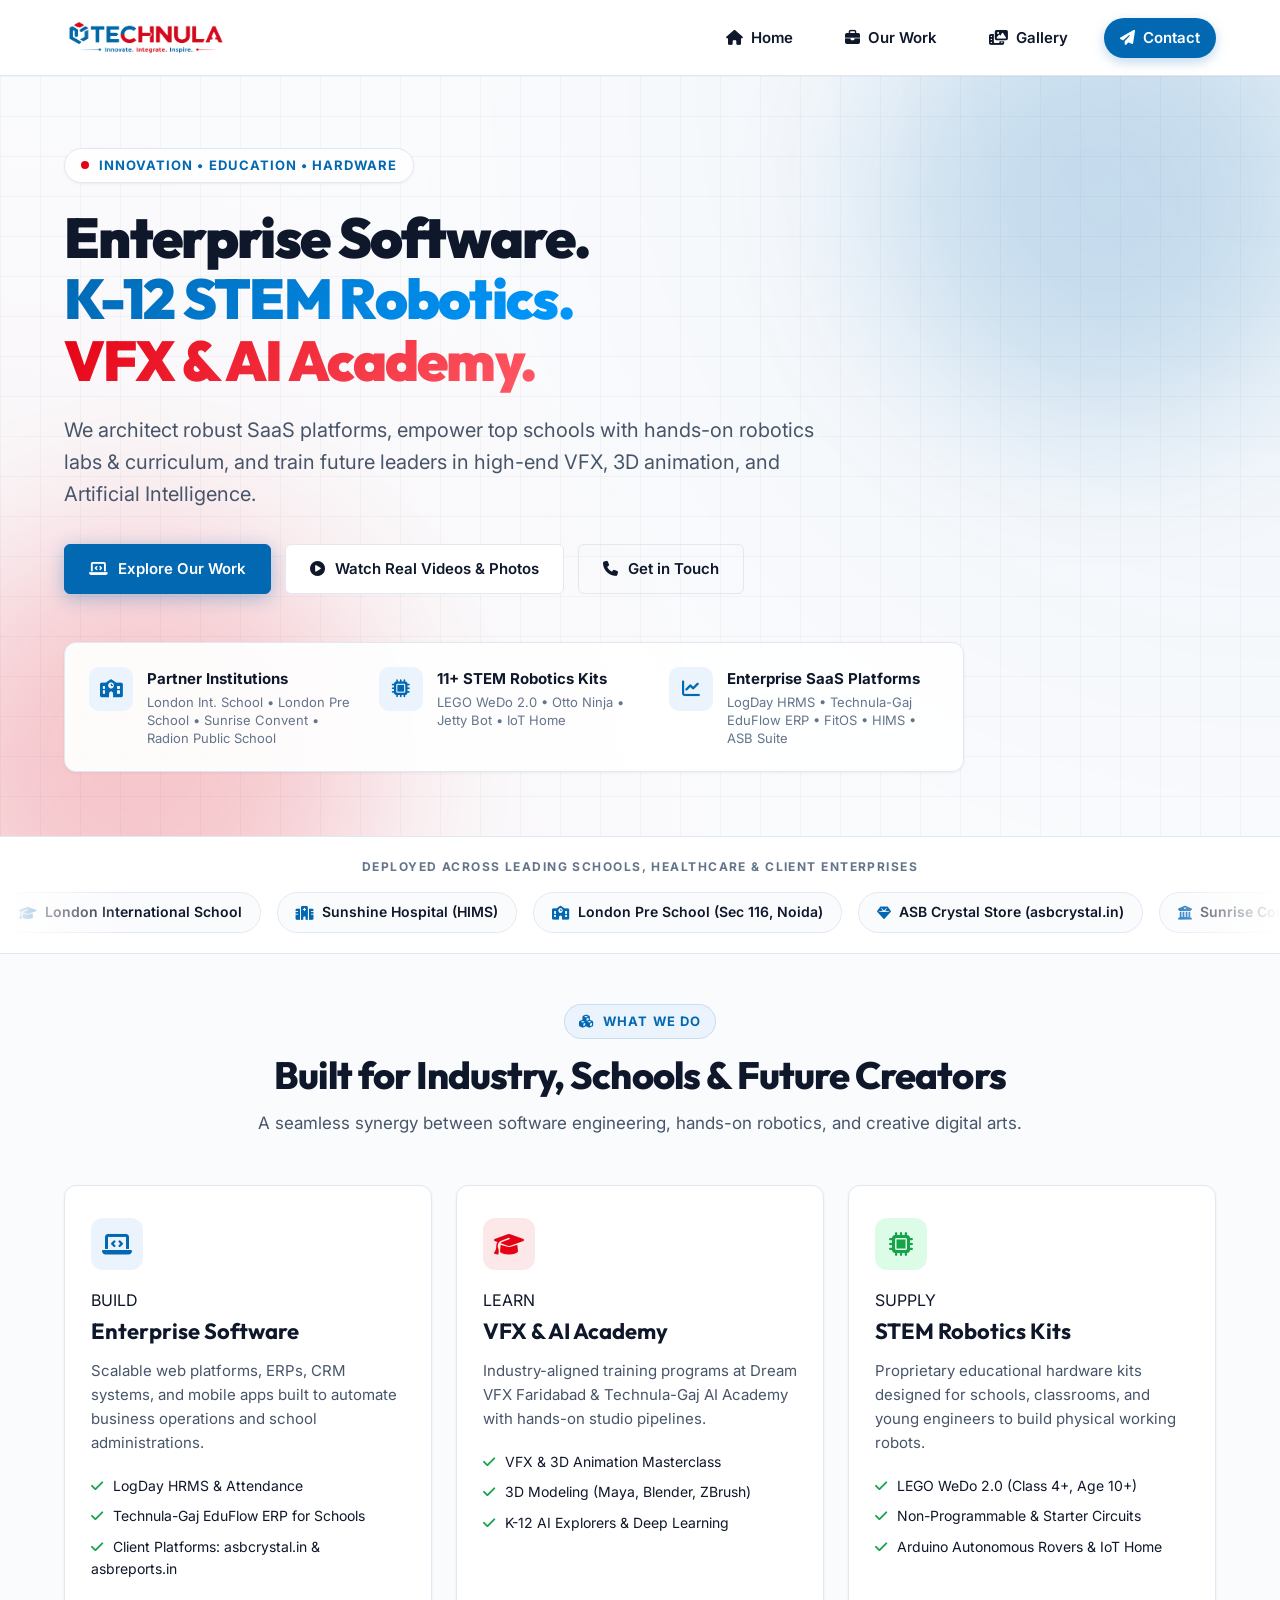
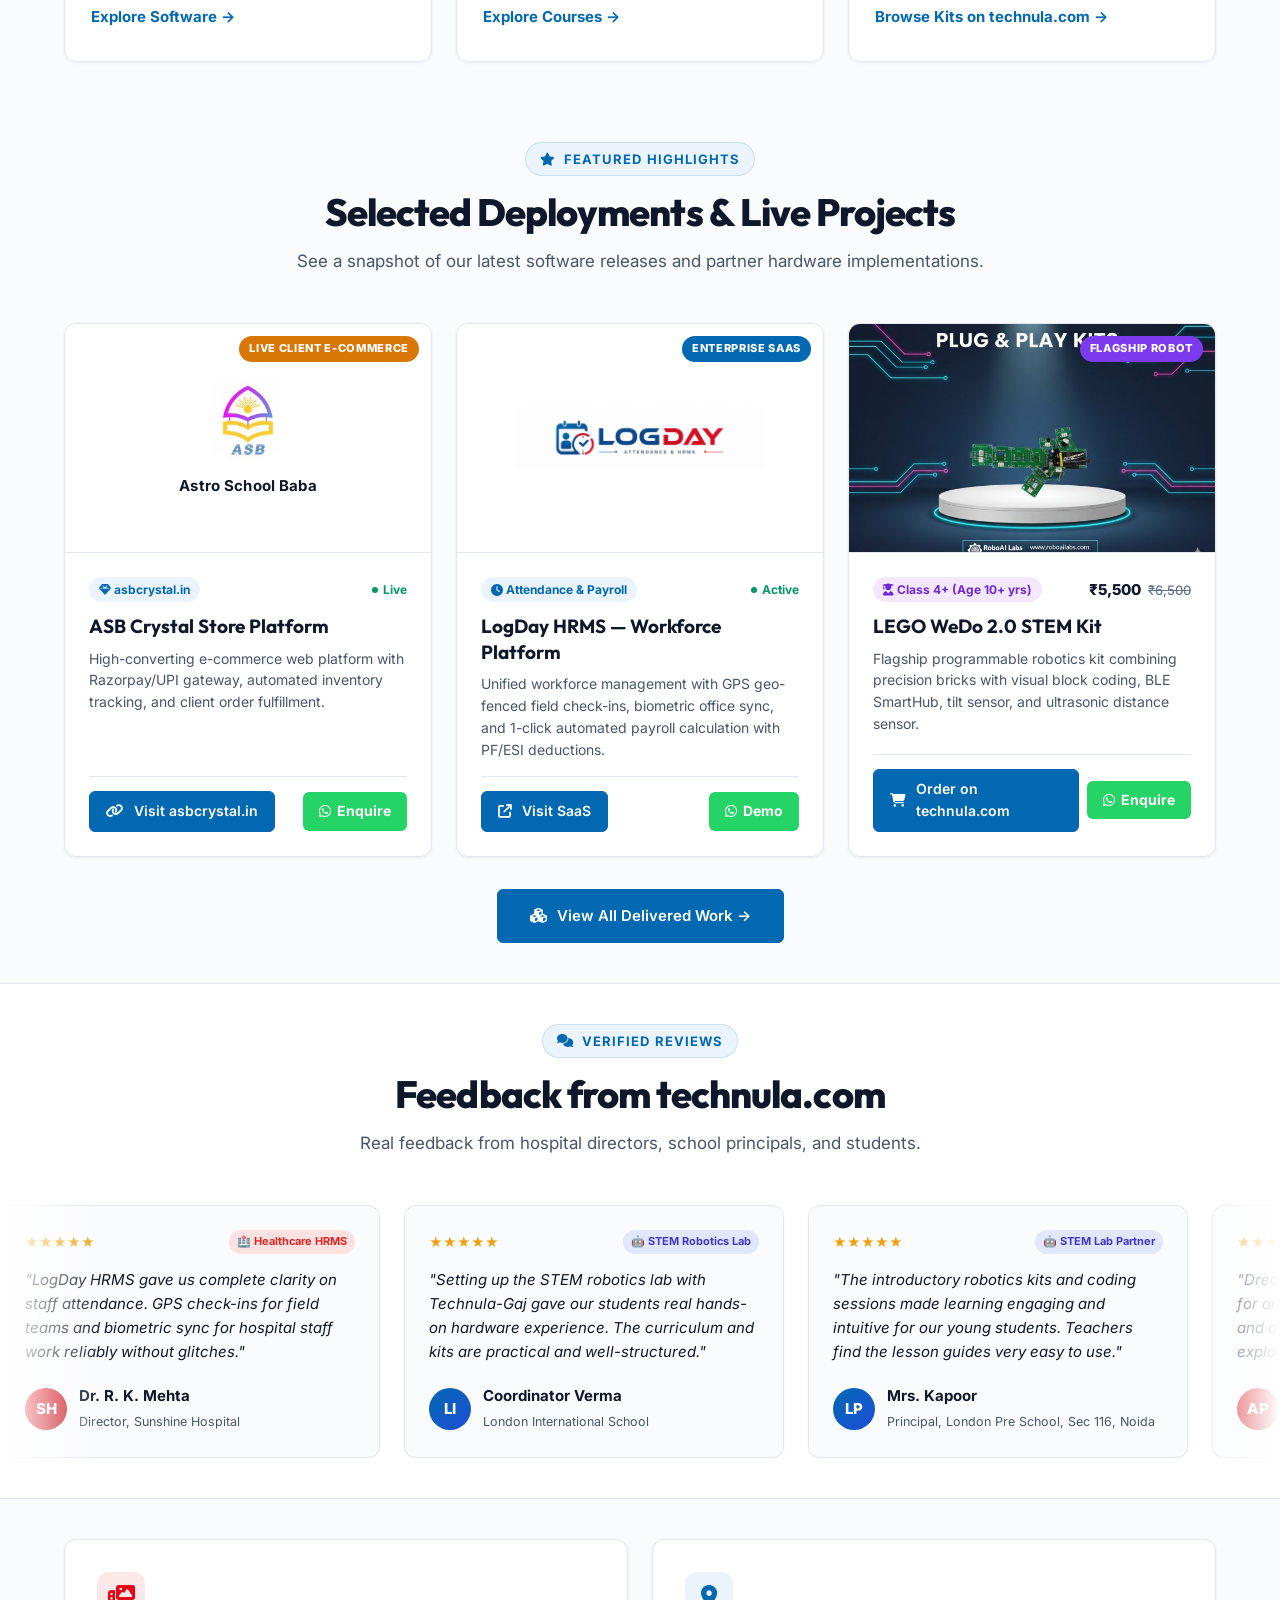
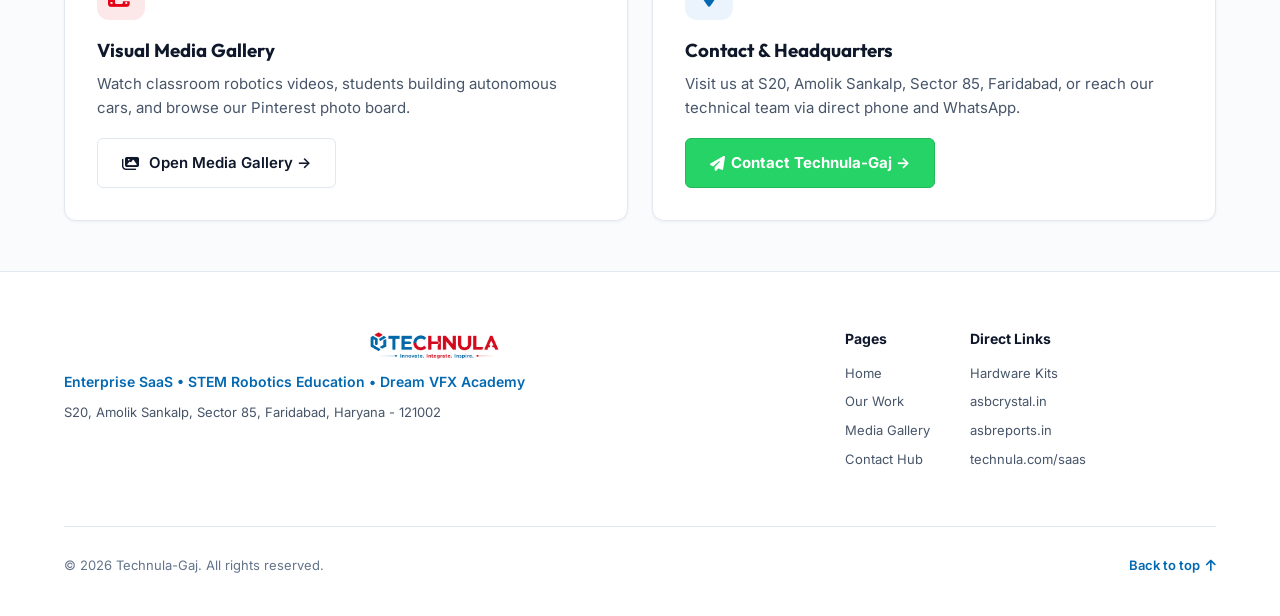
==== index.html @ e7879713 "feat: Technula-Gaj portfolio production release" ====
<!DOCTYPE html>
<html lang="en">
<head>
  <meta charset="UTF-8">
  <meta name="viewport" content="width=device-width, initial-scale=1.0">
  <title>Technula-Gaj | Enterprise Software, STEM Robotics &amp; VFX AI Academy</title>
  <meta name="description" content="Technula-Gaj — Leading Enterprise Software (School ERP, LogDay HRMS, FitOS, HIMS), K-12 STEM Robotics Kits, and premier VFX & AI Academy based in Faridabad, Delhi NCR.">
  <meta name="keywords" content="Technula-Gaj, School ERP, LogDay HRMS, FitOS, HIMS, STEM Robotics Kits, LEGO WeDo, Dream VFX, AI Academy, Faridabad, Delhi NCR">
  
  <meta property="og:title" content="Technula-Gaj | Enterprise Software, STEM Robotics &amp; VFX AI Academy">
  <meta property="og:description" content="Explore our enterprise software deployments, hands-on STEM robotics kits, top AI/VFX courses, classroom video gallery, and verified reviews.">
  <meta property="og:image" content="assets/technula-lockup-transparent.png">
  <meta property="og:type" content="website">

  <link rel="icon" type="image/png" href="assets/favicon.png?v=3">
  <link rel="apple-touch-icon" href="assets/apple-touch-icon.png">

  <!-- Google Fonts: Inter & Outfit -->
  <link rel="preconnect" href="https://fonts.googleapis.com">
  <link rel="preconnect" href="https://fonts.gstatic.com" crossorigin>
  <link href="https://fonts.googleapis.com/css2?family=Inter:wght@300;400;500;600;700;800&family=Outfit:wght@500;600;700;800;900&display=swap" rel="stylesheet">
  <link rel="stylesheet" href="https://cdnjs.cloudflare.com/ajax/libs/font-awesome/6.5.1/css/all.min.css" crossorigin="anonymous">
  <link rel="stylesheet" href="styles.css">
</head>
<body id="top">

  <!-- ==========================================================================
       Header & Navigation (Exactly 3 Distinct Pages: Our Work, Gallery, Contact)
       ========================================================================== -->
  <header class="site-header" id="siteHeader">
    <div class="container header-container">
      <a href="index.html" class="brand-link" aria-label="Technula-Gaj Home">
        <img src="assets/technula-lockup-transparent.png" alt="Technula-Gaj" class="brand-logo" width="168" height="42">
      </a>

      <!-- Desktop Navigation -->
      <nav class="nav-desktop" aria-label="Primary navigation">
        <a href="index.html" class="nav-link active home-nav-link"><i class="fa-solid fa-house"></i> Home</a>
        <a href="work.html" class="nav-link"><i class="fa-solid fa-briefcase"></i> Our Work</a>
        <a href="gallery.html" class="nav-link"><i class="fa-solid fa-photo-film"></i> Gallery</a>
        <a href="contact.html" class="nav-link nav-btn-highlight"><i class="fa-solid fa-paper-plane"></i> Contact</a>
      </nav>

      <!-- Accessible Mobile Menu Toggle Button -->
      <button type="button" class="menu-toggle" id="menuToggle" aria-expanded="false" aria-controls="mobileNav" aria-label="Toggle navigation menu">
        <span class="menu-toggle-icon"></span>
      </button>
    </div>

    <!-- Mobile Dropdown Navigation -->
    <nav class="nav-mobile" id="mobileNav" aria-label="Mobile navigation">
      <a href="index.html" class="nav-link active home-nav-link"><i class="fa-solid fa-house"></i> Home</a>
      <a href="work.html" class="nav-link"><i class="fa-solid fa-briefcase"></i> Our Work</a>
      <a href="gallery.html" class="nav-link"><i class="fa-solid fa-photo-film"></i> Gallery</a>
      <a href="contact.html" class="nav-link"><i class="fa-solid fa-paper-plane"></i> Contact</a>
    </nav>
  </header>

  <main>
    <!-- ==========================================================================
         Hero Section (Engaging, Animated, Dynamic, High-Tech Credibility)
         ========================================================================== -->
    <section class="hero-section">
      <div class="hero-bg-effects" aria-hidden="true">
        <div class="hero-glow glow-blue"></div>
        <div class="hero-glow glow-red"></div>
        <div class="hero-grid-mesh"></div>
      </div>

      <div class="container hero-container">
        <div class="hero-content">
          <div class="hero-tagline-badge">
            <span class="pulse-indicator"></span>
            <span>INNOVATION • EDUCATION • HARDWARE</span>
          </div>
          
          <h1 class="hero-title">
            Enterprise Software. <br>
            <span class="text-gradient-blue">K-12 STEM Robotics.</span> <br>
            <span class="text-gradient-red">VFX &amp; AI Academy.</span>
          </h1>

          <p class="hero-subtitle">
            We architect robust SaaS platforms, empower top schools with hands-on robotics labs &amp; curriculum, and train future leaders in high-end VFX, 3D animation, and Artificial Intelligence.
          </p>

          <div class="hero-actions">
            <a href="work.html" class="btn btn-primary btn-glow">
              <i class="fa-solid fa-laptop-code"></i> Explore Our Work
            </a>
            <a href="gallery.html" class="btn btn-secondary">
              <i class="fa-solid fa-circle-play"></i> Watch Real Videos &amp; Photos
            </a>
            <a href="contact.html" class="btn btn-outline">
              <i class="fa-solid fa-phone"></i> Get in Touch
            </a>
          </div>

          <!-- Credential Badges & Institutional Trust Ticker -->
          <div class="hero-trust-bar">
            <div class="trust-item">
              <span class="trust-icon"><i class="fa-solid fa-school"></i></span>
              <div class="trust-info">
                <strong>Partner Institutions</strong>
                <p>London Int. School • London Pre School • Sunrise Convent • Radion Public School</p>
              </div>
            </div>

            <div class="trust-item">
              <span class="trust-icon"><i class="fa-solid fa-microchip"></i></span>
              <div class="trust-info">
                <strong>11+ STEM Robotics Kits</strong>
                <p>LEGO WeDo 2.0 • Otto Ninja • Jetty Bot • IoT Home</p>
              </div>
            </div>

            <div class="trust-item">
              <span class="trust-icon"><i class="fa-solid fa-chart-line"></i></span>
              <div class="trust-info">
                <strong>Enterprise SaaS Platforms</strong>
                <p>LogDay HRMS • Technula-Gaj EduFlow ERP • FitOS • HIMS • ASB Suite</p>
              </div>
            </div>
          </div>
        </div>
      </div>
    </section>

    <!-- ==========================================================================
         Client & Partner Brand Marquee
         ========================================================================== -->
    <div class="partner-marquee-section" aria-label="Trusted by Schools and Organizations">
      <div class="container">
        <p class="marquee-title">DEPLOYED ACROSS LEADING SCHOOLS, HEALTHCARE &amp; CLIENT ENTERPRISES</p>
      </div>
      <div class="marquee-wrapper">
        <div class="marquee-track">
          <!-- Marquee items set 1 -->
          <div class="marquee-logo-badge"><i class="fa-solid fa-graduation-cap"></i> London International School</div>
          <div class="marquee-logo-badge"><i class="fa-solid fa-hospital"></i> Sunshine Hospital (HIMS)</div>
          <div class="marquee-logo-badge"><i class="fa-solid fa-school"></i> London Pre School (Sec 116, Noida)</div>
          <div class="marquee-logo-badge"><i class="fa-solid fa-gem"></i> ASB Crystal Store (asbcrystal.in)</div>
          <div class="marquee-logo-badge"><i class="fa-solid fa-building-columns"></i> Sunrise Convent Sr. Sec. School</div>
          <div class="marquee-logo-badge"><i class="fa-solid fa-chart-pie"></i> ASB Reports (asbreports.in)</div>
          <div class="marquee-logo-badge"><i class="fa-solid fa-shapes"></i> AGPK Academy</div>
          <div class="marquee-logo-badge"><i class="fa-solid fa-chalkboard-user"></i> Radion Public School</div>
          <div class="marquee-logo-badge"><i class="fa-solid fa-user-clock"></i> LogDay HRMS SaaS</div>
          <div class="marquee-logo-badge"><i class="fa-solid fa-dumbbell"></i> FitOS Gym Management</div>

          <!-- Marquee items set 2 (duplicate for seamless loop) -->
          <div class="marquee-logo-badge"><i class="fa-solid fa-graduation-cap"></i> London International School</div>
          <div class="marquee-logo-badge"><i class="fa-solid fa-hospital"></i> Sunshine Hospital (HIMS)</div>
          <div class="marquee-logo-badge"><i class="fa-solid fa-school"></i> London Pre School (Sec 116, Noida)</div>
          <div class="marquee-logo-badge"><i class="fa-solid fa-gem"></i> ASB Crystal Store (asbcrystal.in)</div>
          <div class="marquee-logo-badge"><i class="fa-solid fa-building-columns"></i> Sunrise Convent Sr. Sec. School</div>
          <div class="marquee-logo-badge"><i class="fa-solid fa-chart-pie"></i> ASB Reports (asbreports.in)</div>
          <div class="marquee-logo-badge"><i class="fa-solid fa-shapes"></i> AGPK Academy</div>
          <div class="marquee-logo-badge"><i class="fa-solid fa-chalkboard-user"></i> Radion Public School</div>
          <div class="marquee-logo-badge"><i class="fa-solid fa-user-clock"></i> LogDay HRMS SaaS</div>
          <div class="marquee-logo-badge"><i class="fa-solid fa-dumbbell"></i> FitOS Gym Management</div>
        </div>
      </div>
    </div>

    <!-- ==========================================================================
         THREE CORE PILLARS OVERVIEW
         ========================================================================== -->
    <section class="section" style="padding-top: 50px; padding-bottom: 40px;">
      <div class="container">
        <div class="section-header-center">
          <span class="section-badge"><i class="fa-solid fa-cubes"></i> WHAT WE DO</span>
          <h2 class="section-title">Built for Industry, Schools &amp; Future Creators</h2>
          <p class="section-subtitle">A seamless synergy between software engineering, hands-on robotics, and creative digital arts.</p>
        </div>

        <div class="grid-3">
          <!-- Pillar 1 -->
          <div class="pillar-card">
            <div class="pillar-icon icon-blue"><i class="fa-solid fa-laptop-code"></i></div>
            <span class="division-badge">BUILD</span>
            <h3 class="pillar-title">Enterprise Software</h3>
            <p class="pillar-text">Scalable web platforms, ERPs, CRM systems, and mobile apps built to automate business operations and school administrations.</p>
            <ul class="pillar-list">
              <li><i class="fa-solid fa-check"></i> LogDay HRMS &amp; Attendance</li>
              <li><i class="fa-solid fa-check"></i> Technula-Gaj EduFlow ERP for Schools</li>
              <li><i class="fa-solid fa-check"></i> Client Platforms: asbcrystal.in &amp; asbreports.in</li>
            </ul>
            <a href="work.html" class="pillar-link">Explore Software &rarr;</a>
          </div>

          <!-- Pillar 2 -->
          <div class="pillar-card">
            <div class="pillar-icon icon-red"><i class="fa-solid fa-graduation-cap"></i></div>
            <span class="division-badge">LEARN</span>
            <h3 class="pillar-title">VFX &amp; AI Academy</h3>
            <p class="pillar-text">Industry-aligned training programs at Dream VFX Faridabad &amp; Technula-Gaj AI Academy with hands-on studio pipelines.</p>
            <ul class="pillar-list">
              <li><i class="fa-solid fa-check"></i> VFX &amp; 3D Animation Masterclass</li>
              <li><i class="fa-solid fa-check"></i> 3D Modeling (Maya, Blender, ZBrush)</li>
              <li><i class="fa-solid fa-check"></i> K-12 AI Explorers &amp; Deep Learning</li>
            </ul>
            <a href="work.html" class="pillar-link">Explore Courses &rarr;</a>
          </div>

          <!-- Pillar 3 -->
          <div class="pillar-card">
            <div class="pillar-icon icon-green"><i class="fa-solid fa-microchip"></i></div>
            <span class="division-badge">SUPPLY</span>
            <h3 class="pillar-title">STEM Robotics Kits</h3>
            <p class="pillar-text">Proprietary educational hardware kits designed for schools, classrooms, and young engineers to build physical working robots.</p>
            <ul class="pillar-list">
              <li><i class="fa-solid fa-check"></i> LEGO WeDo 2.0 (Class 4+, Age 10+)</li>
              <li><i class="fa-solid fa-check"></i> Non-Programmable &amp; Starter Circuits</li>
              <li><i class="fa-solid fa-check"></i> Arduino Autonomous Rovers &amp; IoT Home</li>
            </ul>
            <a href="https://technula.com/academy/kits" target="_blank" rel="noopener noreferrer" class="pillar-link">Browse Kits on technula.com &rarr;</a>
          </div>
        </div>
      </div>
    </section>

    <!-- ==========================================================================
         HIGHLIGHTED DELIVERABLES PREVIEW
         ========================================================================== -->
    <section class="section" style="background: var(--color-bg-page); padding-top: 40px; padding-bottom: 40px;">
      <div class="container">
        <div class="section-header-center">
          <span class="section-badge"><i class="fa-solid fa-star"></i> FEATURED HIGHLIGHTS</span>
          <h2 class="section-title">Selected Deployments &amp; Live Projects</h2>
          <p class="section-subtitle">See a snapshot of our latest software releases and partner hardware implementations.</p>
        </div>

        <div class="cards-grid grid-3">
          <!-- Featured 1: ASB Crystal Store -->
          <article class="showcase-card software-card">
            <div class="card-image-box asb-cover">
              <div class="custom-client-logo-box">
                <div class="logo-fitted-wrap asb-wrap">
                  <img src="assets/asblogo.jpg" alt="ASB Logo" class="brand-preview-logo">
                </div>
                <span class="client-name">Astro School Baba</span>
              </div>
              <span class="card-floating-badge badge-client">Live Client E-Commerce</span>
            </div>
            <div class="card-content">
              <div class="card-meta-line">
                <span class="tag-pill"><i class="fa-solid fa-gem"></i> asbcrystal.in</span>
                <span class="status-live"><span class="dot"></span> Live</span>
              </div>
              <h3 class="item-title">ASB Crystal Store Platform</h3>
              <p class="item-description">
                High-converting e-commerce web platform with Razorpay/UPI gateway, automated inventory tracking, and client order fulfillment.
              </p>
              <div class="card-action-bar">
                <a href="https://asbcrystal.in" target="_blank" rel="noopener noreferrer" class="btn btn-sm btn-primary">
                  <i class="fa-solid fa-link"></i> Visit asbcrystal.in
                </a>
                <a href="https://wa.me/919990911093?text=Hello%20Technula-Gaj!%20I%20saw%20your%20work%20on%20ASB%20Crystal%20Store%20(asbcrystal.in).%20I%20want%20to%20develop%20a%20similar%20high-converting%20e-commerce%20web%20platform%20for%20my%20brand." target="_blank" rel="noopener noreferrer" class="btn btn-sm whatsapp-cta-btn">
                  <i class="fa-brands fa-whatsapp"></i> Enquire
                </a>
              </div>
            </div>
          </article>

          <!-- Featured 2: LogDay HRMS -->
          <article class="showcase-card software-card">
            <div class="card-image-box contain-logo">
              <img src="assets/work-logday.png" alt="LogDay HRMS Platform" loading="lazy">
              <span class="card-floating-badge badge-saas">Enterprise SaaS</span>
            </div>
            <div class="card-content">
              <div class="card-meta-line">
                <span class="tag-pill"><i class="fa-solid fa-clock"></i> Attendance &amp; Payroll</span>
                <span class="status-live"><span class="dot"></span> Active</span>
              </div>
              <h3 class="item-title">LogDay HRMS — Workforce Platform</h3>
              <p class="item-description">
                Unified workforce management with GPS geo-fenced field check-ins, biometric office sync, and 1-click automated payroll calculation with PF/ESI deductions.
              </p>
              <div class="card-action-bar">
                <a href="https://technula.com/saas" target="_blank" rel="noopener noreferrer" class="btn btn-sm btn-primary">
                  <i class="fa-solid fa-arrow-up-right-from-square"></i> Visit SaaS
                </a>
                <a href="https://wa.me/919990911093?text=Hello%20Technula-Gaj!%20I%20would%20like%20to%20schedule%20a%201-on-1%20live%20demo%20for%20LogDay%20HRMS%20(Attendance%20%26%20Payroll%20SaaS).%20Please%20share%20available%20slots%20and%20pricing." target="_blank" rel="noopener noreferrer" class="btn btn-sm whatsapp-cta-btn">
                  <i class="fa-brands fa-whatsapp"></i> Demo
                </a>
              </div>
            </div>
          </article>

          <!-- Featured 3: LEGO WeDo 2.0 Kit -->
          <article class="showcase-card kit-card">
            <div class="card-image-box">
              <img src="assets/work-plug-play-kit.jpg" alt="LEGO WeDo 2.0" loading="lazy">
              <span class="card-floating-badge badge-kit">Flagship Robot</span>
            </div>
            <div class="card-content">
              <div class="card-meta-line">
                <span class="tag-pill tag-age"><i class="fa-solid fa-user-graduate"></i> Class 4+ (Age 10+ yrs)</span>
                <span class="price-pill">₹5,500 <del>₹6,500</del></span>
              </div>
              <h3 class="item-title">LEGO WeDo 2.0 STEM Kit</h3>
              <p class="item-description">
                Flagship programmable robotics kit combining precision bricks with visual block coding, BLE SmartHub, tilt sensor, and ultrasonic distance sensor.
              </p>
              <div class="card-action-bar">
                <a href="https://technula.com/academy/kits" target="_blank" rel="noopener noreferrer" class="btn btn-sm btn-primary">
                  <i class="fa-solid fa-cart-shopping"></i> Order on technula.com
                </a>
                <a href="https://wa.me/919990911093?text=Hello%20Technula-Gaj!%20I%20want%20to%20enquire%20about%20%2F%20order%20the%20LEGO%20WeDo%202.0%20Programmable%20STEM%20Kit%20(Class%204%2B%2C%20Age%2010%2B%20yrs).%20Please%20share%20pricing%2C%20availability%2C%20and%20school%20lab%20curriculum%20details." target="_blank" rel="noopener noreferrer" class="btn btn-sm whatsapp-cta-btn">
                  <i class="fa-brands fa-whatsapp"></i> Enquire
                </a>
              </div>
            </div>
          </article>
        </div>

        <div style="text-align: center; margin-top: 32px;">
          <a href="work.html" class="btn btn-primary" style="padding: 14px 32px;">
            <i class="fa-solid fa-cubes"></i> View All Delivered Work &rarr;
          </a>
        </div>
      </div>
    </section>

    <!-- ==========================================================================
         REVIEWS SLIDER (Continuous Marquee from technula.com)
         ========================================================================== -->
    <section class="section testimonials-section">
      <div class="container">
        <div class="section-header-center">
          <span class="section-badge"><i class="fa-solid fa-comments"></i> VERIFIED REVIEWS</span>
          <h2 class="section-title">Feedback from technula.com</h2>
          <p class="section-subtitle">Real feedback from hospital directors, school principals, and students.</p>
        </div>
      </div>

      <div class="testimonial-slider-container">
        <div class="testimonial-track">
          <!-- Testimonial 1 -->
          <article class="testimonial-card">
            <div class="testimonial-header">
              <div class="rating-stars">★★★★★</div>
              <span class="testimonial-tag tag-healthcare">🏥 Healthcare HRMS</span>
            </div>
            <p class="testimonial-quote">
              "LogDay HRMS gave us complete clarity on staff attendance. GPS check-ins for field teams and biometric sync for hospital staff work reliably without glitches."
            </p>
            <div class="testimonial-author">
              <div class="author-avatar avatar-red">SH</div>
              <div class="author-details">
                <strong>Dr. R. K. Mehta</strong>
                <span>Director, Sunshine Hospital</span>
              </div>
            </div>
          </article>

          <!-- Testimonial 2 -->
          <article class="testimonial-card">
            <div class="testimonial-header">
              <div class="rating-stars">★★★★★</div>
              <span class="testimonial-tag tag-academy">🤖 STEM Robotics Lab</span>
            </div>
            <p class="testimonial-quote">
              "Setting up the STEM robotics lab with Technula-Gaj gave our students real hands-on hardware experience. The curriculum and kits are practical and well-structured."
            </p>
            <div class="testimonial-author">
              <div class="author-avatar avatar-blue">LI</div>
              <div class="author-details">
                <strong>Coordinator Verma</strong>
                <span>London International School</span>
              </div>
            </div>
          </article>

          <!-- Testimonial 3 -->
          <article class="testimonial-card">
            <div class="testimonial-header">
              <div class="rating-stars">★★★★★</div>
              <span class="testimonial-tag tag-academy">🤖 STEM Lab Partner</span>
            </div>
            <p class="testimonial-quote">
              "The introductory robotics kits and coding sessions made learning engaging and intuitive for our young students. Teachers find the lesson guides very easy to use."
            </p>
            <div class="testimonial-author">
              <div class="author-avatar avatar-blue">LP</div>
              <div class="author-details">
                <strong>Mrs. Kapoor</strong>
                <span>Principal, London Pre School, Sec 116, Noida</span>
              </div>
            </div>
          </article>

          <!-- Testimonial 4 -->
          <article class="testimonial-card">
            <div class="testimonial-header">
              <div class="rating-stars">★★★★★</div>
              <span class="testimonial-tag tag-vfx">🎬 Animation &amp; VFX</span>
            </div>
            <p class="testimonial-quote">
              "Dream VFX is hands down the best institute for anyone serious about a career in editing and animation. The faculty is supportive and explains complex VFX concepts clearly."
            </p>
            <div class="testimonial-author">
              <div class="author-avatar avatar-red">AP</div>
              <div class="author-details">
                <strong>Ayush Paul</strong>
                <span>VFX &amp; Video Editing Student, Dream VFX</span>
              </div>
            </div>
          </article>

          <!-- Duplicate Set for Loop -->
          <article class="testimonial-card">
            <div class="testimonial-header">
              <div class="rating-stars">★★★★★</div>
              <span class="testimonial-tag tag-healthcare">🏥 Healthcare HRMS</span>
            </div>
            <p class="testimonial-quote">
              "LogDay HRMS gave us complete clarity on staff attendance. GPS check-ins for field teams and biometric sync for hospital staff work reliably without glitches."
            </p>
            <div class="testimonial-author">
              <div class="author-avatar avatar-red">SH</div>
              <div class="author-details">
                <strong>Dr. R. K. Mehta</strong>
                <span>Director, Sunshine Hospital</span>
              </div>
            </div>
          </article>

          <article class="testimonial-card">
            <div class="testimonial-header">
              <div class="rating-stars">★★★★★</div>
              <span class="testimonial-tag tag-academy">🤖 STEM Robotics Lab</span>
            </div>
            <p class="testimonial-quote">
              "Setting up the STEM robotics lab with Technula-Gaj gave our students real hands-on hardware experience. The curriculum and kits are practical and well-structured."
            </p>
            <div class="testimonial-author">
              <div class="author-avatar avatar-blue">LI</div>
              <div class="author-details">
                <strong>Coordinator Verma</strong>
                <span>London International School</span>
              </div>
            </div>
          </article>
        </div>
      </div>
    </section>

    <!-- ==========================================================================
         CALL TO ACTION: GALLERY & CONTACT HUBS
         ========================================================================== -->
    <section class="section" style="padding-top: 40px; padding-bottom: 50px;">
      <div class="container">
        <div class="grid-3" style="grid-template-columns: repeat(2, 1fr);">
          <!-- Action Box 1 -->
          <div class="portal-cta-box">
            <div class="portal-cta-icon icon-red"><i class="fa-solid fa-photo-film"></i></div>
            <h3 style="font-family: var(--font-heading); margin-bottom: 6px;">Visual Media Gallery</h3>
            <p style="color: var(--color-text-muted); font-size: 0.9375rem; margin-bottom: 18px;">
              Watch classroom robotics videos, students building autonomous cars, and browse our Pinterest photo board.
            </p>
            <a href="gallery.html" class="btn btn-secondary">
              <i class="fa-solid fa-images"></i> Open Media Gallery &rarr;
            </a>
          </div>

          <!-- Action Box 2 -->
          <div class="portal-cta-box">
            <div class="portal-cta-icon icon-blue"><i class="fa-solid fa-location-dot"></i></div>
            <h3 style="font-family: var(--font-heading); margin-bottom: 6px;">Contact &amp; Headquarters</h3>
            <p style="color: var(--color-text-muted); font-size: 0.9375rem; margin-bottom: 18px;">
              Visit us at S20, Amolik Sankalp, Sector 85, Faridabad, or reach our technical team via direct phone and WhatsApp.
            </p>
            <a href="contact.html" class="btn btn-primary whatsapp-cta-btn">
              <i class="fa-solid fa-paper-plane"></i> Contact Technula-Gaj &rarr;
            </a>
          </div>
        </div>
      </div>
    </section>
  </main>

  <!-- Footer -->
  <footer class="site-footer">
    <div class="container footer-inner">
      <div class="footer-brand">
        <img src="assets/technula-lockup-transparent.png" alt="Technula-Gaj" class="footer-logo" width="140" height="35">
        <p class="footer-divisions">Enterprise SaaS • STEM Robotics Education • Dream VFX Academy</p>
        <p class="footer-addr">S20, Amolik Sankalp, Sector 85, Faridabad, Haryana - 121002</p>
      </div>

      <div class="footer-links-group">
        <div class="footer-col">
          <strong>Pages</strong>
          <a href="index.html">Home</a>
          <a href="work.html">Our Work</a>
          <a href="gallery.html">Media Gallery</a>
          <a href="contact.html">Contact Hub</a>
        </div>
        <div class="footer-col">
          <strong>Direct Links</strong>
          <a href="https://technula.com/academy/kits" target="_blank" rel="noopener noreferrer">Hardware Kits</a>
          <a href="https://asbcrystal.in" target="_blank" rel="noopener noreferrer">asbcrystal.in</a>
          <a href="https://asbreports.in" target="_blank" rel="noopener noreferrer">asbreports.in</a>
          <a href="https://technula.com/saas" target="_blank" rel="noopener noreferrer">technula.com/saas</a>
        </div>
      </div>

      <div class="footer-bottom-line">
        <p class="footer-copy">&copy; 2026 Technula-Gaj. All rights reserved.</p>
        <a href="#top" class="back-to-top">Back to top <i class="fa-solid fa-arrow-up"></i></a>
      </div>
    </div>
  </footer>

  <script src="script.js"></script>
</body>
</html>
---- styles.css ----
/* ==========================================================================
   Technula Master Stylesheet — Enterprise SaaS, STEM Robotics & VFX AI Academy
   Brand Identity:
     - Technula Blue: #0268B2 | Blue Hover: #02528D
     - Technula Red:  #E50215 | Red Hover:  #C40212
     - Deep Tech Dark: #0A1118
   ========================================================================== */

:root {
  /* Core Brand Colors */
  --color-blue: #0268B2;
  --color-blue-hover: #02528D;
  --color-blue-light: #EBF4FC;
  --color-red: #E50215;
  --color-red-hover: #C40212;
  --color-red-light: #FDE8E9;
  
  /* Neutral Palette */
  --color-white: #FFFFFF;
  --color-bg-page: #FAFBFD;
  --color-bg-alt: #F1F5F9;
  --color-card-bg: #FFFFFF;
  --color-border: #E2E8F0;
  --color-border-hover: #CBD5E1;
  --color-text-main: #0F172A;
  --color-text-muted: #475569;
  --color-text-subtle: #64748B;
  
  /* Dark Accents */
  --color-dark-bg: #0B131F;
  --color-dark-surface: #131E2E;
  --color-dark-border: #1E2D42;

  /* Typography */
  --font-heading: 'Outfit', -apple-system, BlinkMacSystemFont, "Segoe UI", Roboto, sans-serif;
  --font-body: 'Inter', -apple-system, BlinkMacSystemFont, "Segoe UI", Roboto, sans-serif;

  /* Layout & Geometry */
  --max-width: 1200px;
  --header-height: 76px;
  --radius-sm: 6px;
  --radius-md: 12px;
  --radius-lg: 18px;
  --radius-full: 9999px;

  /* Shadows */
  --shadow-subtle: 0 1px 3px rgba(15, 23, 42, 0.06);
  --shadow-card: 0 4px 20px -2px rgba(15, 23, 42, 0.08);
  --shadow-card-hover: 0 14px 30px -4px rgba(2, 104, 178, 0.14);
  --shadow-glow-blue: 0 0 35px rgba(2, 104, 178, 0.25);
  --shadow-glow-red: 0 0 35px rgba(229, 2, 21, 0.22);

  /* Animation Timings */
  --transition-fast: 0.2s cubic-bezier(0.16, 1, 0.3, 1);
  --transition-normal: 0.3s cubic-bezier(0.16, 1, 0.3, 1);
}

/* ==========================================================================
   Base & Resets
   ========================================================================== */
*, *::before, *::after {
  box-sizing: border-box;
  margin: 0;
  padding: 0;
}

html {
  font-family: var(--font-body);
  font-size: 16px;
  line-height: 1.6;
  color: var(--color-text-main);
  background-color: var(--color-bg-page);
  scroll-behavior: smooth;
  scroll-padding-top: calc(var(--header-height) + 16px);
}

body {
  min-height: 100vh;
  display: flex;
  flex-direction: column;
  -webkit-font-smoothing: antialiased;
  -moz-osx-font-smoothing: grayscale;
  overflow-x: hidden;
}

img, video {
  max-width: 100%;
  height: auto;
  display: block;
}

a {
  color: var(--color-blue);
  text-decoration: none;
  transition: all var(--transition-fast);
}

a:hover {
  color: var(--color-blue-hover);
}

button {
  font-family: inherit;
  font-size: inherit;
  border: none;
  background: none;
  cursor: pointer;
  transition: all var(--transition-fast);
}

:focus-visible {
  outline: 3px solid var(--color-blue);
  outline-offset: 3px;
}

/* ==========================================================================
   Layout Containers & Section Headings
   ========================================================================== */
.container {
  width: 100%;
  max-width: var(--max-width);
  margin-left: auto;
  margin-right: auto;
  padding-left: 24px;
  padding-right: 24px;
}

.section {
  padding-top: 40px;
  padding-bottom: 40px;
  position: relative;
}

.section-header-center {
  text-align: center;
  max-width: 800px;
  margin: 0 auto 48px auto;
}

.section-badge {
  display: inline-flex;
  align-items: center;
  gap: 8px;
  background: var(--color-blue-light);
  color: var(--color-blue);
  font-size: 0.8125rem;
  font-weight: 700;
  text-transform: uppercase;
  letter-spacing: 0.08em;
  padding: 6px 14px;
  border-radius: var(--radius-full);
  margin-bottom: 14px;
  border: 1px solid rgba(2, 104, 178, 0.15);
}

.section-title {
  font-family: var(--font-heading);
  font-size: 2.375rem;
  font-weight: 800;
  color: var(--color-text-main);
  line-height: 1.2;
  letter-spacing: -0.025em;
  margin-bottom: 12px;
}

.section-subtitle {
  font-size: 1.0625rem;
  color: var(--color-text-muted);
  line-height: 1.6;
}

/* ==========================================================================
   Header & Navigation (Exactly 3 Items: Work, Gallery, Contact)
   ========================================================================== */
.site-header {
  position: sticky;
  top: 0;
  z-index: 1000;
  background: rgba(255, 255, 255, 0.94);
  backdrop-filter: blur(12px);
  -webkit-backdrop-filter: blur(12px);
  border-bottom: 1px solid var(--color-border);
  height: var(--header-height);
  display: flex;
  align-items: center;
  transition: box-shadow var(--transition-fast);
}

.header-container {
  display: flex;
  align-items: center;
  justify-content: space-between;
}

.brand-link {
  display: flex;
  align-items: center;
  min-height: 48px;
}

.brand-logo {
  height: 42px;
  width: auto;
  object-fit: contain;
}

.nav-desktop {
  display: flex;
  align-items: center;
  gap: 20px;
}

.nav-link {
  display: inline-flex;
  align-items: center;
  gap: 8px;
  font-size: 0.9375rem;
  font-weight: 600;
  color: var(--color-text-main);
  padding: 8px 16px;
  border-radius: var(--radius-full);
  transition: all var(--transition-fast);
}

.nav-link:hover {
  color: var(--color-blue);
  background: var(--color-blue-light);
}

.nav-btn-highlight {
  background: var(--color-blue);
  color: var(--color-white) !important;
  box-shadow: 0 4px 12px rgba(2, 104, 178, 0.25);
}

.nav-btn-highlight:hover {
  background: var(--color-blue-hover) !important;
  transform: translateY(-1px);
}

/* Mobile Toggle */
.menu-toggle {
  display: none;
  width: 44px;
  height: 44px;
  border: 1px solid var(--color-border);
  border-radius: var(--radius-sm);
  background: var(--color-white);
  align-items: center;
  justify-content: center;
  padding: 10px;
}

.menu-toggle-icon {
  width: 22px;
  height: 2px;
  background-color: var(--color-text-main);
  position: relative;
  transition: background-color var(--transition-fast);
}

.menu-toggle-icon::before,
.menu-toggle-icon::after {
  content: "";
  position: absolute;
  left: 0;
  width: 100%;
  height: 2px;
  background-color: var(--color-text-main);
  transition: transform var(--transition-fast), top var(--transition-fast);
}

.menu-toggle-icon::before { top: -7px; }
.menu-toggle-icon::after { top: 7px; }

.menu-toggle[aria-expanded="true"] .menu-toggle-icon {
  background-color: transparent;
}
.menu-toggle[aria-expanded="true"] .menu-toggle-icon::before {
  top: 0;
  transform: rotate(45deg);
}
.menu-toggle[aria-expanded="true"] .menu-toggle-icon::after {
  top: 0;
  transform: rotate(-45deg);
}

.nav-mobile {
  display: none;
  position: absolute;
  top: var(--header-height);
  left: 0;
  width: 100%;
  background: var(--color-white);
  border-bottom: 1px solid var(--color-border);
  box-shadow: var(--shadow-card);
  padding: 16px 24px;
  flex-direction: column;
  gap: 10px;
}

.nav-mobile.is-open {
  display: flex;
}

.nav-mobile .nav-link {
  width: 100%;
  padding: 12px 16px;
  border-radius: var(--radius-sm);
  border-bottom: 1px solid #F1F5F9;
}

/* ==========================================================================
   Hero Section (Dynamic, Animated, High-Tech Credibility)
   ========================================================================== */
.hero-section {
  position: relative;
  padding-top: 72px;
  padding-bottom: 64px;
  background: radial-gradient(circle at top right, rgba(2, 104, 178, 0.05) 0%, transparent 60%),
              radial-gradient(circle at bottom left, rgba(229, 2, 21, 0.04) 0%, transparent 50%);
  overflow: hidden;
}

.hero-bg-effects {
  position: absolute;
  inset: 0;
  pointer-events: none;
  z-index: 0;
}

.hero-glow {
  position: absolute;
  width: 450px;
  height: 450px;
  border-radius: 50%;
  filter: blur(80px);
  opacity: 0.18;
}

.glow-blue {
  top: -100px;
  right: -50px;
  background: var(--color-blue);
}

.glow-red {
  bottom: -150px;
  left: -80px;
  background: var(--color-red);
}

.hero-grid-mesh {
  position: absolute;
  inset: 0;
  background-image: 
    linear-gradient(to right, rgba(15, 23, 42, 0.03) 1px, transparent 1px),
    linear-gradient(to bottom, rgba(15, 23, 42, 0.03) 1px, transparent 1px);
  background-size: 40px 40px;
}

.hero-container {
  position: relative;
  z-index: 1;
}

.hero-content {
  max-width: 900px;
}

.hero-tagline-badge {
  display: inline-flex;
  align-items: center;
  gap: 10px;
  padding: 6px 16px;
  background: rgba(255, 255, 255, 0.85);
  border: 1px solid var(--color-border);
  border-radius: var(--radius-full);
  font-size: 0.8125rem;
  font-weight: 700;
  color: var(--color-blue);
  letter-spacing: 0.08em;
  margin-bottom: 24px;
  box-shadow: var(--shadow-subtle);
}

.pulse-indicator {
  width: 8px;
  height: 8px;
  background-color: var(--color-red);
  border-radius: 50%;
  box-shadow: 0 0 0 0 rgba(229, 2, 21, 0.7);
  animation: pulse-ring 1.8s infinite;
}

@keyframes pulse-ring {
  0% { transform: scale(0.95); box-shadow: 0 0 0 0 rgba(229, 2, 21, 0.7); }
  70% { transform: scale(1); box-shadow: 0 0 0 8px rgba(229, 2, 21, 0); }
  100% { transform: scale(0.95); box-shadow: 0 0 0 0 rgba(229, 2, 21, 0); }
}

.hero-title {
  font-family: var(--font-heading);
  font-size: 3.5rem;
  font-weight: 900;
  line-height: 1.1;
  letter-spacing: -0.03em;
  color: var(--color-text-main);
  margin-bottom: 22px;
}

.text-gradient-blue {
  background: linear-gradient(135deg, var(--color-blue) 0%, #0099FF 100%);
  -webkit-background-clip: text;
  -webkit-text-fill-color: transparent;
}

.text-gradient-red {
  background: linear-gradient(135deg, var(--color-red) 0%, #FF5A65 100%);
  -webkit-background-clip: text;
  -webkit-text-fill-color: transparent;
}

.hero-subtitle {
  font-size: 1.25rem;
  line-height: 1.6;
  color: var(--color-text-muted);
  max-width: 780px;
  margin-bottom: 34px;
}

.hero-actions {
  display: flex;
  flex-wrap: wrap;
  gap: 14px;
  margin-bottom: 48px;
}

/* Common Button Styles */
.btn {
  display: inline-flex;
  align-items: center;
  justify-content: center;
  gap: 10px;
  min-height: 48px;
  padding: 12px 24px;
  font-size: 0.9375rem;
  font-weight: 600;
  border-radius: var(--radius-sm);
  text-decoration: none;
  transition: all var(--transition-fast);
}

.btn-sm {
  min-height: 38px;
  padding: 8px 16px;
  font-size: 0.875rem;
}

.btn-primary {
  background: var(--color-blue);
  color: var(--color-white) !important;
  border: 1px solid var(--color-blue);
}

.btn-primary:hover {
  background: var(--color-blue-hover);
  border-color: var(--color-blue-hover);
  transform: translateY(-2px);
  box-shadow: 0 6px 16px rgba(2, 104, 178, 0.28);
}

.btn-glow {
  box-shadow: 0 4px 18px rgba(2, 104, 178, 0.32);
}

.btn-secondary {
  background: var(--color-white);
  color: var(--color-text-main);
  border: 1px solid var(--color-border);
}

.btn-secondary:hover {
  background: var(--color-bg-alt);
  border-color: var(--color-border-hover);
  color: var(--color-blue);
  transform: translateY(-2px);
}

.btn-outline {
  background: transparent;
  color: var(--color-text-main);
  border: 1px solid var(--color-border);
}

.btn-outline:hover {
  border-color: var(--color-blue);
  color: var(--color-blue);
}

/* Institutional Trust Bar in Hero */
.hero-trust-bar {
  display: grid;
  grid-template-columns: repeat(3, 1fr);
  gap: 20px;
  padding: 24px;
  background: rgba(255, 255, 255, 0.92);
  border: 1px solid var(--color-border);
  border-radius: var(--radius-md);
  box-shadow: var(--shadow-subtle);
}

.trust-item {
  display: flex;
  align-items: flex-start;
  gap: 14px;
}

.trust-icon {
  display: flex;
  align-items: center;
  justify-content: center;
  width: 44px;
  height: 44px;
  border-radius: 10px;
  background: var(--color-blue-light);
  color: var(--color-blue);
  font-size: 1.125rem;
  flex-shrink: 0;
}

.trust-info strong {
  display: block;
  font-size: 0.9375rem;
  font-weight: 700;
  color: var(--color-text-main);
  margin-bottom: 2px;
}

.trust-info p {
  font-size: 0.8125rem;
  color: var(--color-text-subtle);
  line-height: 1.4;
}

/* ==========================================================================
   Continuous Brand & Partner Marquee
   ========================================================================== */
.partner-marquee-section {
  background: #FFFFFF;
  border-top: 1px solid var(--color-border);
  border-bottom: 1px solid var(--color-border);
  padding: 20px 0;
  overflow: hidden;
}

.marquee-title {
  text-align: center;
  font-size: 0.75rem;
  font-weight: 700;
  text-transform: uppercase;
  letter-spacing: 0.12em;
  color: var(--color-text-subtle);
  margin-bottom: 16px;
}

.marquee-wrapper {
  display: flex;
  overflow: hidden;
  user-select: none;
  mask-image: linear-gradient(to right, transparent, black 10%, black 90%, transparent);
}

.marquee-track {
  display: flex;
  flex-shrink: 0;
  gap: 16px;
  align-items: center;
  animation: scroll-marquee 35s linear infinite;
}

.marquee-wrapper:hover .marquee-track {
  animation-play-state: paused;
}

@keyframes scroll-marquee {
  from { transform: translateX(0); }
  to { transform: translateX(-50%); }
}

.marquee-logo-badge {
  display: inline-flex;
  align-items: center;
  gap: 8px;
  padding: 8px 18px;
  background: var(--color-bg-page);
  border: 1px solid var(--color-border);
  border-radius: var(--radius-full);
  font-size: 0.875rem;
  font-weight: 600;
  color: var(--color-text-main);
  white-space: nowrap;
}

.marquee-logo-badge i {
  color: var(--color-blue);
}

/* ==========================================================================
   Work Section & Tab Navigation
   ========================================================================== */
.work-section {
  background: var(--color-bg-page);
}

.work-tab-bar {
  display: flex;
  flex-wrap: wrap;
  justify-content: center;
  gap: 10px;
  margin-bottom: 48px;
}

.tab-btn {
  display: inline-flex;
  align-items: center;
  gap: 8px;
  padding: 10px 22px;
  font-size: 0.9375rem;
  font-weight: 600;
  color: var(--color-text-muted);
  background: var(--color-white);
  border: 1px solid var(--color-border);
  border-radius: var(--radius-full);
  box-shadow: var(--shadow-subtle);
  transition: all var(--transition-fast);
}

.tab-btn:hover {
  color: var(--color-text-main);
  border-color: var(--color-border-hover);
  transform: translateY(-1px);
}

.tab-btn.active {
  background: var(--color-blue);
  color: var(--color-white);
  border-color: var(--color-blue);
  box-shadow: 0 4px 14px rgba(2, 104, 178, 0.28);
}

.portfolio-group {
  margin-bottom: 64px;
}

.portfolio-group.is-hidden {
  display: none !important;
}

.group-header {
  display: flex;
  align-items: flex-end;
  justify-content: space-between;
  margin-bottom: 28px;
  padding-bottom: 16px;
  border-bottom: 2px solid var(--color-border);
}

.group-title {
  font-family: var(--font-heading);
  font-size: 1.5rem;
  font-weight: 800;
  color: var(--color-text-main);
  margin-bottom: 4px;
}

.group-desc {
  font-size: 0.9375rem;
  color: var(--color-text-muted);
}

.group-count {
  font-size: 0.8125rem;
  font-weight: 700;
  color: var(--color-blue);
  background: var(--color-blue-light);
  padding: 4px 12px;
  border-radius: var(--radius-full);
}

/* Grids */
.grid-3 {
  display: grid;
  grid-template-columns: repeat(3, 1fr);
  gap: 24px;
}

.grid-4 {
  display: grid;
  grid-template-columns: repeat(4, 1fr);
  gap: 20px;
}

@media (max-width: 1100px) {
  .grid-4 {
    grid-template-columns: repeat(2, 1fr);
  }
}

@media (max-width: 600px) {
  .grid-4 {
    grid-template-columns: 1fr;
  }
}


/* Card Presentation */
.showcase-card {
  background: var(--color-white);
  border: 1px solid var(--color-border);
  border-radius: var(--radius-md);
  overflow: hidden;
  display: flex;
  flex-direction: column;
  box-shadow: var(--shadow-subtle);
  transition: transform var(--transition-normal), box-shadow var(--transition-normal), border-color var(--transition-normal);
}

.showcase-card:hover {
  transform: translateY(-4px);
  border-color: var(--color-border-hover);
  box-shadow: var(--shadow-card-hover);
}

.card-image-box {
  position: relative;
  width: 100%;
  aspect-ratio: 16 / 10;
  background: #F8FAFC;
  overflow: hidden;
  border-bottom: 1px solid var(--color-border);
  display: flex;
  align-items: center;
  justify-content: center;
}

.card-image-box img {
  width: 100%;
  height: 100%;
  object-fit: cover;
  transition: transform var(--transition-normal);
}

/* Properly fitted, padded logo display */
.card-image-box.contain-logo {
  background: #FFFFFF;
  padding: 24px 32px;
  display: flex;
  align-items: center;
  justify-content: center;
}

.card-image-box.contain-logo img {
  object-fit: contain !important;
  width: auto;
  height: auto;
  max-width: 82%;
  max-height: 72%;
  margin: auto;
}

.card-image-box.contain-logo.dark-logo-bg {
  background: #0B0E14 !important;
}

.card-image-box.contain-logo.white-logo-bg {
  background: #FFFFFF !important;
}

.showcase-card:hover .card-image-box > img {
  transform: scale(1.03);
}

.card-image-box.asb-cover {
  background: #FFFFFF;
}

.card-image-box.eduflow-cover {
  background: #FFFFFF;
}

.card-image-box.hospital-cover {
  background: #FFFFFF;
}

.card-image-box.lms-cover {
  background: #FFFFFF;
}

.card-image-box.agpk-cover {
  background: #08090C;
}

.card-image-box.ai-card-bg {
  background: #FFFFFF;
}

.custom-client-logo-box {
  display: flex;
  flex-direction: column;
  align-items: center;
  gap: 12px;
  padding: 20px;
}

.logo-fitted-wrap {
  position: relative;
  display: flex;
  align-items: center;
  justify-content: center;
  overflow: hidden;
  transition: transform var(--transition-normal);
}

.showcase-card:hover .logo-fitted-wrap {
  transform: scale(1.06);
}

.logo-fitted-wrap.school-wrap {
  width: 90px;
  height: 90px;
  border-radius: 16px;
  background: #FFFFFF;
  display: flex;
  align-items: center;
  justify-content: center;
}

.logo-fitted-wrap.school-wrap img {
  width: 100%;
  height: 100%;
  object-fit: cover;
  object-position: center;
  transform: scale(1.65);
}

.logo-fitted-wrap.asb-wrap {
  width: 84px;
  height: 84px;
  border-radius: 14px;
  background: #FFFFFF;
  display: flex;
  align-items: center;
  justify-content: center;
}

.logo-fitted-wrap.asb-wrap img {
  width: 100%;
  height: 100%;
  object-fit: contain;
  object-position: center;
  transform: scale(1.15);
}

.logo-fitted-wrap.hospital-wrap {
  width: 84px;
  height: 84px;
  display: flex;
  align-items: center;
  justify-content: center;
}

.logo-fitted-wrap.hospital-wrap img {
  width: 100%;
  height: 100%;
  object-fit: contain;
}

.logo-fitted-wrap.lms-wrap {
  width: 76px;
  height: 76px;
  border-radius: 20px;
  background: #F0F9FF;
  display: flex;
  align-items: center;
  justify-content: center;
  border: 1.5px solid #BAE6FD;
}

.logo-fitted-wrap.agpk-wrap {
  width: 96px;
  height: 96px;
  border-radius: 20px;
  background: #000000;
  box-shadow: 0 8px 25px rgba(0, 0, 0, 0.6), 0 0 20px rgba(212, 175, 55, 0.25);
  border: 1.5px solid rgba(212, 175, 55, 0.4);
  padding: 4px;
}

.logo-fitted-wrap.agpk-wrap img {
  width: 100%;
  height: 100%;
  object-fit: cover;
  object-position: center 44%;
  transform: scale(1.35) translateY(-3%);
  border-radius: 16px;
}

.brand-preview-logo {
  height: 72px;
  width: auto;
  object-fit: contain;
  filter: drop-shadow(0 2px 8px rgba(0,0,0,0.1));
}

.agpk-logo-img {
  height: 84px;
}

.lms-icon {
  font-size: 2.25rem;
  color: #0284C7;
}

.ai-icon-large {
  font-size: 3.5rem;
  color: #0284C7;
}

.client-name {
  color: #0F172A;
  font-weight: 700;
  font-size: 0.9375rem;
  letter-spacing: 0.01em;
}

.card-image-box.agpk-cover .client-name {
  color: #F8FAFC;
}

.card-floating-badge {
  position: absolute;
  top: 12px;
  right: 12px;
  font-size: 0.6875rem;
  font-weight: 800;
  text-transform: uppercase;
  letter-spacing: 0.06em;
  padding: 4px 10px;
  border-radius: var(--radius-full);
}

.badge-saas { background: #0268B2; color: #FFFFFF; }
.badge-school { background: #059669; color: #FFFFFF; }
.badge-client { background: #D97706; color: #FFFFFF; }
.badge-healthcare { background: #E50215; color: #FFFFFF; }
.badge-kit { background: #7C3AED; color: #FFFFFF; }
.badge-starter { background: #2563EB; color: #FFFFFF; }
.badge-robotics { background: #DC2626; color: #FFFFFF; }
.badge-biped { background: #0D9488; color: #FFFFFF; }
.badge-iot { background: #4338CA; color: #FFFFFF; }
.badge-vfx { background: #E50215; color: #FFFFFF; }
.badge-ai { background: #0268B2; color: #FFFFFF; }

.card-content {
  padding: 24px;
  display: flex;
  flex-direction: column;
  flex-grow: 1;
}

.card-meta-line {
  display: flex;
  align-items: center;
  justify-content: space-between;
  margin-bottom: 12px;
}

.tag-pill {
  font-size: 0.75rem;
  font-weight: 700;
  color: var(--color-blue);
  background: var(--color-blue-light);
  padding: 3px 10px;
  border-radius: var(--radius-full);
}

.tag-age {
  color: #6D28D9;
  background: #F3E8FF;
}

.status-live {
  display: inline-flex;
  align-items: center;
  gap: 5px;
  font-size: 0.75rem;
  font-weight: 700;
  color: #059669;
}

.status-live .dot {
  width: 6px;
  height: 6px;
  border-radius: 50%;
  background-color: #059669;
}

.price-pill {
  font-size: 0.9375rem;
  font-weight: 800;
  color: var(--color-text-main);
}

.price-pill del {
  color: var(--color-text-subtle);
  font-weight: 500;
  font-size: 0.8125rem;
  margin-left: 4px;
}

.item-title {
  font-family: var(--font-heading);
  font-size: 1.1875rem;
  font-weight: 700;
  color: var(--color-text-main);
  line-height: 1.35;
  margin-bottom: 8px;
}

.item-description {
  font-size: 0.875rem;
  color: var(--color-text-muted);
  line-height: 1.55;
  margin-bottom: 16px;
}

.feature-bullets {
  display: flex;
  flex-direction: column;
  gap: 6px;
  margin-bottom: 20px;
  font-size: 0.8125rem;
  color: var(--color-text-main);
}

.feature-bullets i {
  color: #059669;
  margin-right: 6px;
}

.kit-parts-list {
  background: #F8FAFC;
  border: 1px solid var(--color-border);
  border-radius: var(--radius-sm);
  padding: 10px 12px;
  margin-bottom: 18px;
  font-size: 0.78125rem;
  display: flex;
  flex-direction: column;
  gap: 3px;
}

.kit-parts-list strong {
  color: var(--color-text-main);
  margin-bottom: 3px;
}

.kit-parts-list span {
  color: var(--color-text-muted);
  position: relative;
  padding-left: 12px;
}

.kit-parts-list span::before {
  content: "•";
  position: absolute;
  left: 0;
  color: var(--color-blue);
}

.course-tools {
  display: flex;
  flex-wrap: wrap;
  gap: 6px;
  margin-bottom: 18px;
}

.tool-tag {
  font-size: 0.6875rem;
  font-weight: 700;
  background: #F1F5F9;
  color: var(--color-text-main);
  padding: 3px 8px;
  border-radius: 4px;
  border: 1px solid var(--color-border);
}

.rating-stars {
  color: #F59E0B;
  font-size: 0.8125rem;
  font-weight: 700;
}

.card-action-bar {
  margin-top: auto;
  display: flex;
  align-items: center;
  justify-content: space-between;
  gap: 8px;
  padding-top: 14px;
  border-top: 1px solid var(--color-border);
}

.verified-pill {
  font-size: 0.75rem;
  font-weight: 600;
  color: var(--color-text-subtle);
  display: inline-flex;
  align-items: center;
  gap: 4px;
}

.verified-pill i {
  color: var(--color-blue);
}

/* ==========================================================================
   Continuous Left-to-Right Testimonials Slider
   ========================================================================== */
.testimonials-section {
  background: #FFFFFF;
  border-top: 1px solid var(--color-border);
  border-bottom: 1px solid var(--color-border);
  overflow: hidden;
  padding-top: 40px;
  padding-bottom: 40px;
}

.testimonial-slider-container {
  width: 100%;
  overflow: hidden;
  position: relative;
  mask-image: linear-gradient(to right, transparent, black 8%, black 92%, transparent);
}

.testimonial-track {
  display: flex;
  gap: 24px;
  width: max-content;
  /* Left to right flow */
  animation: scroll-testimonials 45s linear infinite;
}

.testimonial-slider-container:hover .testimonial-track {
  animation-play-state: paused;
}

@keyframes scroll-testimonials {
  0% { transform: translateX(-50%); }
  100% { transform: translateX(0%); }
}

.testimonial-card {
  width: 380px;
  flex-shrink: 0;
  background: var(--color-bg-page);
  border: 1px solid var(--color-border);
  border-radius: var(--radius-md);
  padding: 24px;
  display: flex;
  flex-direction: column;
  justify-content: space-between;
  box-shadow: var(--shadow-subtle);
  transition: transform var(--transition-fast), border-color var(--transition-fast);
}

.testimonial-card:hover {
  transform: translateY(-3px);
  border-color: var(--color-border-hover);
  background: #FFFFFF;
}

.testimonial-header {
  display: flex;
  align-items: center;
  justify-content: space-between;
  margin-bottom: 14px;
}

.testimonial-tag {
  font-size: 0.6875rem;
  font-weight: 700;
  padding: 3px 8px;
  border-radius: var(--radius-full);
}

.tag-healthcare { background: #FEE2E2; color: #DC2626; }
.tag-academy { background: #E0E7FF; color: #4338CA; }
.tag-vfx { background: #FFE4E6; color: #E11D48; }

.testimonial-quote {
  font-size: 0.9375rem;
  line-height: 1.6;
  color: var(--color-text-main);
  font-style: italic;
  margin-bottom: 20px;
}

.testimonial-author {
  display: flex;
  align-items: center;
  gap: 12px;
}

.author-avatar {
  width: 42px;
  height: 42px;
  border-radius: 50%;
  display: flex;
  align-items: center;
  justify-content: center;
  font-weight: 800;
  font-size: 0.9375rem;
  color: #FFFFFF;
  flex-shrink: 0;
}

.avatar-red { background: linear-gradient(135deg, #E50215, #B91C1C); }
.avatar-blue { background: linear-gradient(135deg, #0268B2, #1D4ED8); }

.author-details strong {
  display: block;
  font-size: 0.9375rem;
  color: var(--color-text-main);
}

.author-details span {
  font-size: 0.78125rem;
  color: var(--color-text-muted);
}

/* ==========================================================================
   Pinterest-Style Dual Gallery (Videos & Photos)
   ========================================================================== */
.gallery-section {
  background: var(--color-bg-page);
}

.gallery-subgroup {
  margin-bottom: 28px;
}

.gallery-subgroup-header {
  display: flex;
  align-items: flex-end;
  justify-content: space-between;
  margin-bottom: 28px;
  padding-bottom: 14px;
  border-bottom: 2px solid var(--color-border);
}

.gallery-group-title {
  font-family: var(--font-heading);
  font-size: 1.5rem;
  font-weight: 800;
  color: var(--color-text-main);
  margin-bottom: 4px;
}

.gallery-group-subtitle {
  font-size: 0.9375rem;
  color: var(--color-text-muted);
}

.media-count-badge {
  font-size: 0.8125rem;
  font-weight: 700;
  color: var(--color-red);
  background: var(--color-red-light);
  padding: 4px 12px;
  border-radius: var(--radius-full);
}

/* Video Grid */
.video-grid {
  display: grid;
  grid-template-columns: repeat(3, 1fr);
  gap: 24px;
}

.video-card {
  background: #FFFFFF;
  border: 1px solid var(--color-border);
  border-radius: var(--radius-md);
  overflow: hidden;
  box-shadow: var(--shadow-subtle);
  transition: transform var(--transition-normal), box-shadow var(--transition-normal);
}

.video-card:hover {
  transform: translateY(-4px);
  box-shadow: var(--shadow-card-hover);
}

.video-player-wrapper {
  position: relative;
  width: 100%;
  aspect-ratio: 16 / 9;
  background: #000000;
}

.video-player-wrapper video {
  width: 100%;
  height: 100%;
  object-fit: cover;
  display: block;
}

.video-info {
  padding: 18px 20px;
}

.video-badge {
  display: inline-flex;
  align-items: center;
  gap: 6px;
  font-size: 0.6875rem;
  font-weight: 700;
  color: var(--color-blue);
  background: var(--color-blue-light);
  padding: 3px 8px;
  border-radius: 4px;
  margin-bottom: 8px;
}

.video-title {
  font-family: var(--font-heading);
  font-size: 1.0625rem;
  font-weight: 700;
  color: var(--color-text-main);
  margin-bottom: 6px;
}

.video-desc {
  font-size: 0.8125rem;
  color: var(--color-text-muted);
  line-height: 1.5;
}

/* Pinterest Masonry Layout */
.pinterest-masonry {
  column-count: 4;
  column-gap: 20px;
}

.pin-card {
  break-inside: avoid;
  margin-bottom: 20px;
  position: relative;
  border-radius: var(--radius-md);
  overflow: hidden;
  background: #FFFFFF;
  border: 1px solid var(--color-border);
  box-shadow: var(--shadow-subtle);
  cursor: pointer;
  transition: transform var(--transition-fast), box-shadow var(--transition-fast);
}

.pin-card:hover {
  transform: translateY(-3px);
  box-shadow: var(--shadow-card-hover);
}

.pin-card img {
  width: 100%;
  height: auto;
  display: block;
  transition: transform 0.4s ease;
}

.pin-card:hover img {
  transform: scale(1.04);
}

.pin-overlay {
  position: absolute;
  inset: 0;
  background: linear-gradient(to top, rgba(15, 23, 42, 0.85) 0%, rgba(15, 23, 42, 0.2) 60%, transparent 100%);
  opacity: 0;
  display: flex;
  flex-direction: column;
  justify-content: flex-end;
  padding: 16px;
  transition: opacity var(--transition-fast);
}

.pin-card:hover .pin-overlay {
  opacity: 1;
}

.pin-tag {
  align-self: flex-start;
  font-size: 0.6875rem;
  font-weight: 700;
  background: var(--color-blue);
  color: #FFFFFF;
  padding: 3px 8px;
  border-radius: 4px;
  margin-bottom: 6px;
}

.pin-title {
  font-size: 0.875rem;
  font-weight: 700;
  color: #FFFFFF;
  margin-bottom: 8px;
}

.pin-zoom-btn {
  font-size: 0.75rem;
  font-weight: 600;
  color: #E2E8F0;
  display: inline-flex;
  align-items: center;
  gap: 5px;
}

/* ==========================================================================
   Contact Hub Section (Complete Address, Direct Actions, Social Tiles)
   ========================================================================== */
.contact-section {
  background: #FFFFFF;
  border-top: 1px solid var(--color-border);
  padding-top: 24px;
  padding-bottom: 48px;
}

.contact-card-wrapper {
  background: var(--color-white);
  border: 1px solid var(--color-border);
  border-radius: var(--radius-lg);
  padding: 36px 32px;
  box-shadow: var(--shadow-card);
}

.contact-header-box {
  max-width: 800px;
  margin-bottom: 24px;
}

.contact-badge {
  display: inline-flex;
  align-items: center;
  gap: 8px;
  font-size: 0.8125rem;
  font-weight: 700;
  color: var(--color-red);
  background: var(--color-red-light);
  padding: 4px 14px;
  border-radius: var(--radius-full);
  margin-bottom: 12px;
}

.contact-main-title {
  font-family: var(--font-heading);
  font-size: 2.25rem;
  font-weight: 800;
  color: var(--color-text-main);
  line-height: 1.2;
  margin-bottom: 10px;
}

.contact-main-desc {
  font-size: 1.0625rem;
  color: var(--color-text-muted);
  line-height: 1.6;
}

.contact-grid-layout {
  display: grid;
  grid-template-columns: 1.2fr 1fr;
  gap: 40px;
}

.channels-title {
  font-family: var(--font-heading);
  font-size: 1.25rem;
  font-weight: 700;
  color: var(--color-text-main);
  margin-bottom: 20px;
}

.contact-channels-card {
  display: flex;
  flex-direction: column;
  gap: 20px;
}

.contact-channel-item {
  display: flex;
  align-items: flex-start;
  gap: 16px;
  padding: 18px 20px;
  background: var(--color-bg-page);
  border: 1px solid var(--color-border);
  border-radius: var(--radius-md);
  transition: all var(--transition-fast);
}

.contact-channel-item:hover {
  background: #FFFFFF;
  border-color: var(--color-blue);
  box-shadow: var(--shadow-subtle);
}

.channel-icon-circle {
  width: 48px;
  height: 48px;
  border-radius: 12px;
  display: flex;
  align-items: center;
  justify-content: center;
  font-size: 1.25rem;
  flex-shrink: 0;
}

.icon-red { background: var(--color-red-light); color: var(--color-red); }
.icon-blue { background: var(--color-blue-light); color: var(--color-blue); }
.icon-whatsapp { background: #DCFCE7; color: #16A34A; }
.icon-email { background: #FEF3C7; color: #D97706; }

.channel-text {
  display: flex;
  flex-direction: column;
  gap: 4px;
  flex-grow: 1;
}

.channel-label {
  font-size: 0.75rem;
  font-weight: 700;
  text-transform: uppercase;
  letter-spacing: 0.06em;
  color: var(--color-text-subtle);
}

.channel-value {
  font-size: 1rem;
  font-weight: 700;
  color: var(--color-text-main);
  line-height: 1.4;
}

.channel-sub-actions {
  display: flex;
  flex-wrap: wrap;
  gap: 8px;
  margin-top: 6px;
}

.action-link-btn {
  font-size: 0.8125rem;
  font-weight: 600;
  color: var(--color-blue);
  background: #FFFFFF;
  border: 1px solid var(--color-border);
  padding: 5px 12px;
  border-radius: var(--radius-sm);
  display: inline-flex;
  align-items: center;
  gap: 6px;
  cursor: pointer;
  transition: all var(--transition-fast);
}

.action-link-btn:hover {
  border-color: var(--color-blue);
  background: var(--color-blue-light);
}

.action-link-btn.primary-action {
  background: var(--color-blue);
  color: #FFFFFF;
  border-color: var(--color-blue);
}

.action-link-btn.primary-action:hover {
  background: var(--color-blue-hover);
}

.action-link-btn.whatsapp-action {
  background: #16A34A;
  color: #FFFFFF;
  border-color: #16A34A;
}

.action-link-btn.whatsapp-action:hover {
  background: #15803D;
}

/* Social Media Tiles */
.socials-desc {
  font-size: 0.875rem;
  color: var(--color-text-muted);
  margin-bottom: 20px;
}

.social-links-grid {
  display: flex;
  flex-direction: column;
  gap: 12px;
}

.social-tile-btn {
  display: flex;
  align-items: center;
  gap: 14px;
  padding: 12px 18px;
  background: var(--color-bg-page);
  border: 1px solid var(--color-border);
  border-radius: var(--radius-md);
  color: var(--color-text-main);
  transition: all var(--transition-fast);
}

.social-tile-btn:hover {
  transform: translateX(4px);
  background: #FFFFFF;
  border-color: var(--color-border-hover);
  box-shadow: var(--shadow-subtle);
}

.social-tile-icon {
  width: 40px;
  height: 40px;
  border-radius: 10px;
  display: flex;
  align-items: center;
  justify-content: center;
  font-size: 1.25rem;
}

.instagram-tile .social-tile-icon { background: #FCE7F3; color: #DB2777; }
.whatsapp-tile .social-tile-icon { background: #DCFCE7; color: #16A34A; }
.facebook-tile .social-tile-icon { background: #DBEAFE; color: #2563EB; }
.linkedin-tile .social-tile-icon { background: #E0E7FF; color: #4F46E5; }
.website-tile .social-tile-icon { background: #F1F5F9; color: #0268B2; }

.social-tile-info {
  display: flex;
  flex-direction: column;
}

.social-tile-info strong {
  font-size: 0.9375rem;
  color: var(--color-text-main);
}

.social-tile-info span {
  font-size: 0.8125rem;
  color: var(--color-text-subtle);
}

.tile-arrow {
  margin-left: auto;
  font-size: 0.8125rem;
  color: var(--color-text-subtle);
  transition: transform var(--transition-fast);
}

.social-tile-btn:hover .tile-arrow {
  transform: translate(2px, -2px);
  color: var(--color-blue);
}

.consultation-banner {
  margin-top: 24px;
  padding: 16px 20px;
  background: linear-gradient(135deg, rgba(2, 104, 178, 0.08) 0%, rgba(229, 2, 21, 0.06) 100%);
  border: 1px dashed var(--color-blue);
  border-radius: var(--radius-md);
  display: flex;
  align-items: center;
  gap: 16px;
}

.consultation-banner .banner-icon {
  font-size: 1.75rem;
  color: var(--color-blue);
}

.consultation-banner strong {
  display: block;
  font-size: 0.9375rem;
  color: var(--color-text-main);
}

.consultation-banner p {
  font-size: 0.8125rem;
  color: var(--color-text-muted);
}

/* ==========================================================================
   Image Lightbox Modal
   ========================================================================== */
.lightbox-modal {
  display: none;
  position: fixed;
  inset: 0;
  z-index: 2000;
  align-items: center;
  justify-content: center;
  padding: 24px;
}

.lightbox-modal.is-active {
  display: flex;
}

.lightbox-backdrop {
  position: absolute;
  inset: 0;
  background: rgba(15, 23, 42, 0.88);
  backdrop-filter: blur(8px);
}

.lightbox-dialog {
  position: relative;
  max-width: 90vw;
  max-height: 90vh;
  z-index: 1;
  display: flex;
  flex-direction: column;
  align-items: center;
}

.lightbox-close-btn {
  position: absolute;
  top: -46px;
  right: 0;
  width: 40px;
  height: 40px;
  border-radius: 50%;
  background: rgba(255, 255, 255, 0.2);
  color: #FFFFFF;
  font-size: 1.25rem;
  display: flex;
  align-items: center;
  justify-content: center;
  transition: all var(--transition-fast);
}

.lightbox-close-btn:hover {
  background: rgba(255, 255, 255, 0.4);
}

.lightbox-body {
  max-height: 80vh;
  display: flex;
  align-items: center;
  justify-content: center;
  border-radius: var(--radius-md);
  overflow: hidden;
  box-shadow: 0 25px 50px -12px rgba(0, 0, 0, 0.5);
}

.lightbox-body img {
  max-width: 100%;
  max-height: 80vh;
  object-fit: contain;
}

.lightbox-caption {
  margin-top: 14px;
  color: #FFFFFF;
  font-size: 0.9375rem;
  font-weight: 600;
  text-align: center;
  background: rgba(0, 0, 0, 0.4);
  padding: 6px 18px;
  border-radius: var(--radius-full);
}

/* Toast Notice */
.toast-popup {
  position: fixed;
  bottom: 24px;
  right: 24px;
  z-index: 3000;
  background: #0F172A;
  color: #FFFFFF;
  padding: 12px 20px;
  border-radius: var(--radius-sm);
  font-size: 0.875rem;
  font-weight: 600;
  box-shadow: 0 10px 25px rgba(0,0,0,0.3);
  transform: translateY(100px);
  opacity: 0;
  transition: all var(--transition-normal);
  pointer-events: none;
}

.toast-popup.is-visible {
  transform: translateY(0);
  opacity: 1;
}

/* ==========================================================================
   Footer
   ========================================================================== */
.site-footer {
  background: #FFFFFF;
  border-top: 1px solid var(--color-border);
  padding-top: 56px;
  padding-bottom: 40px;
}

.footer-inner {
  display: grid;
  grid-template-columns: 2fr 1fr;
  gap: 40px;
}

.footer-brand {
  display: flex;
  flex-direction: column;
  gap: 8px;
}

.footer-logo {
  height: 35px;
  width: auto;
  object-fit: contain;
}

.footer-divisions {
  font-size: 0.875rem;
  font-weight: 600;
  color: var(--color-blue);
}

.footer-addr {
  font-size: 0.8125rem;
  color: var(--color-text-muted);
}

.footer-links-group {
  display: flex;
  gap: 40px;
}

.footer-col {
  display: flex;
  flex-direction: column;
  gap: 8px;
}

.footer-col strong {
  font-size: 0.875rem;
  color: var(--color-text-main);
  margin-bottom: 4px;
}

.footer-col a {
  font-size: 0.8125rem;
  color: var(--color-text-muted);
}

.footer-col a:hover {
  color: var(--color-blue);
}

.footer-bottom-line {
  grid-column: 1 / -1;
  display: flex;
  align-items: center;
  justify-content: space-between;
  padding-top: 28px;
  margin-top: 16px;
  border-top: 1px solid var(--color-border);
  font-size: 0.8125rem;
  color: var(--color-text-subtle);
}

.back-to-top {
  display: inline-flex;
  align-items: center;
  gap: 6px;
  color: var(--color-blue);
  font-weight: 600;
}

/* ==========================================================================
   Responsive Breakpoints
   ========================================================================== */
@media (max-width: 1100px) {
  .pinterest-masonry {
    column-count: 3;
  }
  .grid-3, .video-grid {
    grid-template-columns: repeat(2, 1fr);
  }
  .contact-grid-layout {
    grid-template-columns: 1fr;
  }
}

@media (max-width: 820px) {
  .hero-title {
    font-size: 2.75rem;
  }
  .hero-trust-bar {
    grid-template-columns: 1fr;
    gap: 16px;
  }
  .pinterest-masonry {
    column-count: 2;
  }
}

/* Body overflow protection for mobile */
html, body {
  overflow-x: hidden;
  max-width: 100vw;
}

@media (max-width: 768px) {
  .nav-desktop {
    display: none;
  }
  .menu-toggle {
    display: inline-flex;
  }
  .brand-logo {
    height: 36px;
  }
  .nav-mobile {
    background: rgba(255, 255, 255, 0.98);
    backdrop-filter: blur(16px);
    -webkit-backdrop-filter: blur(16px);
    border-bottom: 2px solid var(--color-border);
    box-shadow: 0 16px 36px rgba(15, 23, 42, 0.12);
    padding: 16px 20px 24px;
    gap: 8px;
    z-index: 1001;
  }
  .nav-mobile .nav-link {
    width: 100%;
    padding: 14px 18px;
    font-size: 1rem;
    border-radius: var(--radius-sm);
    border-bottom: 1px solid #F1F5F9;
    display: flex;
    align-items: center;
    gap: 12px;
  }
  .nav-mobile .nav-link.nav-btn-highlight {
    margin-top: 8px;
    justify-content: center;
  }
  .hero-section {
    padding-top: 48px;
    padding-bottom: 44px;
  }
  .hero-title {
    font-size: clamp(2rem, 5.5vw, 2.5rem);
    line-height: 1.15;
  }
  .hero-subtitle {
    font-size: 1rem;
    line-height: 1.6;
  }
  .hero-actions {
    flex-direction: column;
    width: 100%;
    gap: 12px;
  }
  .hero-actions .btn {
    width: 100%;
    justify-content: center;
  }
  .grid-3, .video-grid {
    grid-template-columns: 1fr;
    gap: 20px;
  }
  .portfolio-tabs {
    gap: 8px;
    padding: 0 8px;
  }
  .portfolio-tabs .tab-btn {
    padding: 10px 18px;
    font-size: 0.875rem;
  }
  .card-action-bar {
    flex-direction: column;
    align-items: stretch;
  }
  .card-action-bar .btn {
    width: 100%;
    justify-content: center;
  }
  .contact-card-wrapper {
    padding: 24px 20px;
  }
  .footer-inner {
    grid-template-columns: 1fr;
    gap: 24px;
  }
  .footer-links-group {
    flex-direction: column;
    gap: 20px;
  }
}

@media (max-width: 480px) {
  .container {
    padding: 0 16px;
  }
  .brand-logo {
    height: 32px;
  }
  .hero-title {
    font-size: 1.875rem;
  }
  .hero-tagline-badge {
    font-size: 0.6875rem;
    padding: 6px 12px;
  }
  .section-header-center {
    margin-bottom: 28px;
  }
  .section-title {
    font-size: 1.625rem;
  }
  .section-subtitle {
    font-size: 0.9375rem;
  }
  .card-content {
    padding: 20px 18px;
  }
  .item-title {
    font-size: 1.15rem;
  }
  .pinterest-masonry {
    column-count: 1;
  }
  .channel-sub-actions .action-link-btn {
    width: 100%;
    justify-content: center;
  }
}

@media (prefers-reduced-motion: reduce) {
  html {
    scroll-behavior: auto;
  }
  *, *::before, *::after {
    animation-duration: 0.001ms !important;
    animation-iteration-count: 1 !important;
    transition-duration: 0.001ms !important;
  }
}

/* Direct WhatsApp Action Styling */
.whatsapp-cta-btn {
  background: #25D366 !important;
  color: #FFFFFF !important;
  border-color: #20BA5A !important;
  font-weight: 700 !important;
  display: inline-flex !important;
  align-items: center !important;
  gap: 6px !important;
  transition: all var(--transition-fast) !important;
}

.whatsapp-cta-btn:hover {
  background: #20BA5A !important;
  border-color: #1DA851 !important;
  transform: translateY(-2px) !important;
  box-shadow: 0 4px 14px rgba(37, 211, 102, 0.35) !important;
}

/* Active Nav State */
.active-nav {
  color: var(--color-blue) !important;
  background: var(--color-blue-light) !important;
  font-weight: 700 !important;
}

/* Page Intro Banner */
.page-intro-banner {
  padding: 48px 0 24px;
  background: radial-gradient(circle at top right, rgba(2, 104, 178, 0.06) 0%, transparent 60%),
              radial-gradient(circle at bottom left, rgba(229, 2, 21, 0.04) 0%, transparent 50%);
  text-align: center;
  border-bottom: 1px solid var(--color-border);
}

.page-headline {
  font-family: var(--font-heading);
  font-size: 2.75rem;
  font-weight: 800;
  color: var(--color-text-main);
  letter-spacing: -0.025em;
  line-height: 1.15;
  margin-bottom: 12px;
}

.page-lead {
  font-size: 1.125rem;
  color: var(--color-text-muted);
  max-width: 760px;
  margin: 0 auto;
  line-height: 1.6;
}

/* Three Pillars Cards on Home Page */
.pillar-card {
  background: #FFFFFF;
  border: 1px solid var(--color-border);
  border-radius: var(--radius-md);
  padding: 32px 26px;
  display: flex;
  flex-direction: column;
  box-shadow: var(--shadow-subtle);
  transition: transform var(--transition-normal), box-shadow var(--transition-normal);
}

.pillar-card:hover {
  transform: translateY(-4px);
  box-shadow: var(--shadow-card-hover);
  border-color: var(--color-border-hover);
}

.pillar-icon {
  width: 52px;
  height: 52px;
  border-radius: 12px;
  display: flex;
  align-items: center;
  justify-content: center;
  font-size: 1.5rem;
  margin-bottom: 18px;
}

.pillar-icon.icon-blue { background: var(--color-blue-light); color: var(--color-blue); }
.pillar-icon.icon-red { background: var(--color-red-light); color: var(--color-red); }
.pillar-icon.icon-green { background: #DCFCE7; color: #16A34A; }

.pillar-title {
  font-family: var(--font-heading);
  font-size: 1.375rem;
  font-weight: 700;
  color: var(--color-text-main);
  margin-bottom: 10px;
}

.pillar-text {
  font-size: 0.9375rem;
  color: var(--color-text-muted);
  line-height: 1.6;
  margin-bottom: 20px;
}

.pillar-list {
  list-style: none;
  display: flex;
  flex-direction: column;
  gap: 8px;
  margin-bottom: 24px;
  font-size: 0.875rem;
  color: var(--color-text-main);
}

.pillar-list i {
  color: #16A34A;
  margin-right: 6px;
}

.pillar-link {
  margin-top: auto;
  font-size: 0.9375rem;
  font-weight: 700;
  color: var(--color-blue);
  display: inline-flex;
  align-items: center;
  gap: 4px;
}

.pillar-link:hover {
  color: var(--color-blue-hover);
  text-decoration: underline;
}

/* Portal Action Boxes on Home */
.portal-cta-box {
  background: #FFFFFF;
  border: 1px solid var(--color-border);
  border-radius: var(--radius-md);
  padding: 32px;
  box-shadow: var(--shadow-subtle);
  transition: transform var(--transition-fast), box-shadow var(--transition-fast);
}

.portal-cta-box:hover {
  transform: translateY(-3px);
  box-shadow: var(--shadow-card-hover);
}

.portal-cta-icon {
  width: 48px;
  height: 48px;
  border-radius: 12px;
  display: flex;
  align-items: center;
  justify-content: center;
  font-size: 1.35rem;
  margin-bottom: 16px;
}

.cta-mini-card {
  background: #FFFFFF;
  border: 1px solid var(--color-border);
  border-radius: var(--radius-md);
  padding: 32px 24px;
  box-shadow: var(--shadow-subtle);
  max-width: 760px;
  margin: 0 auto;
}
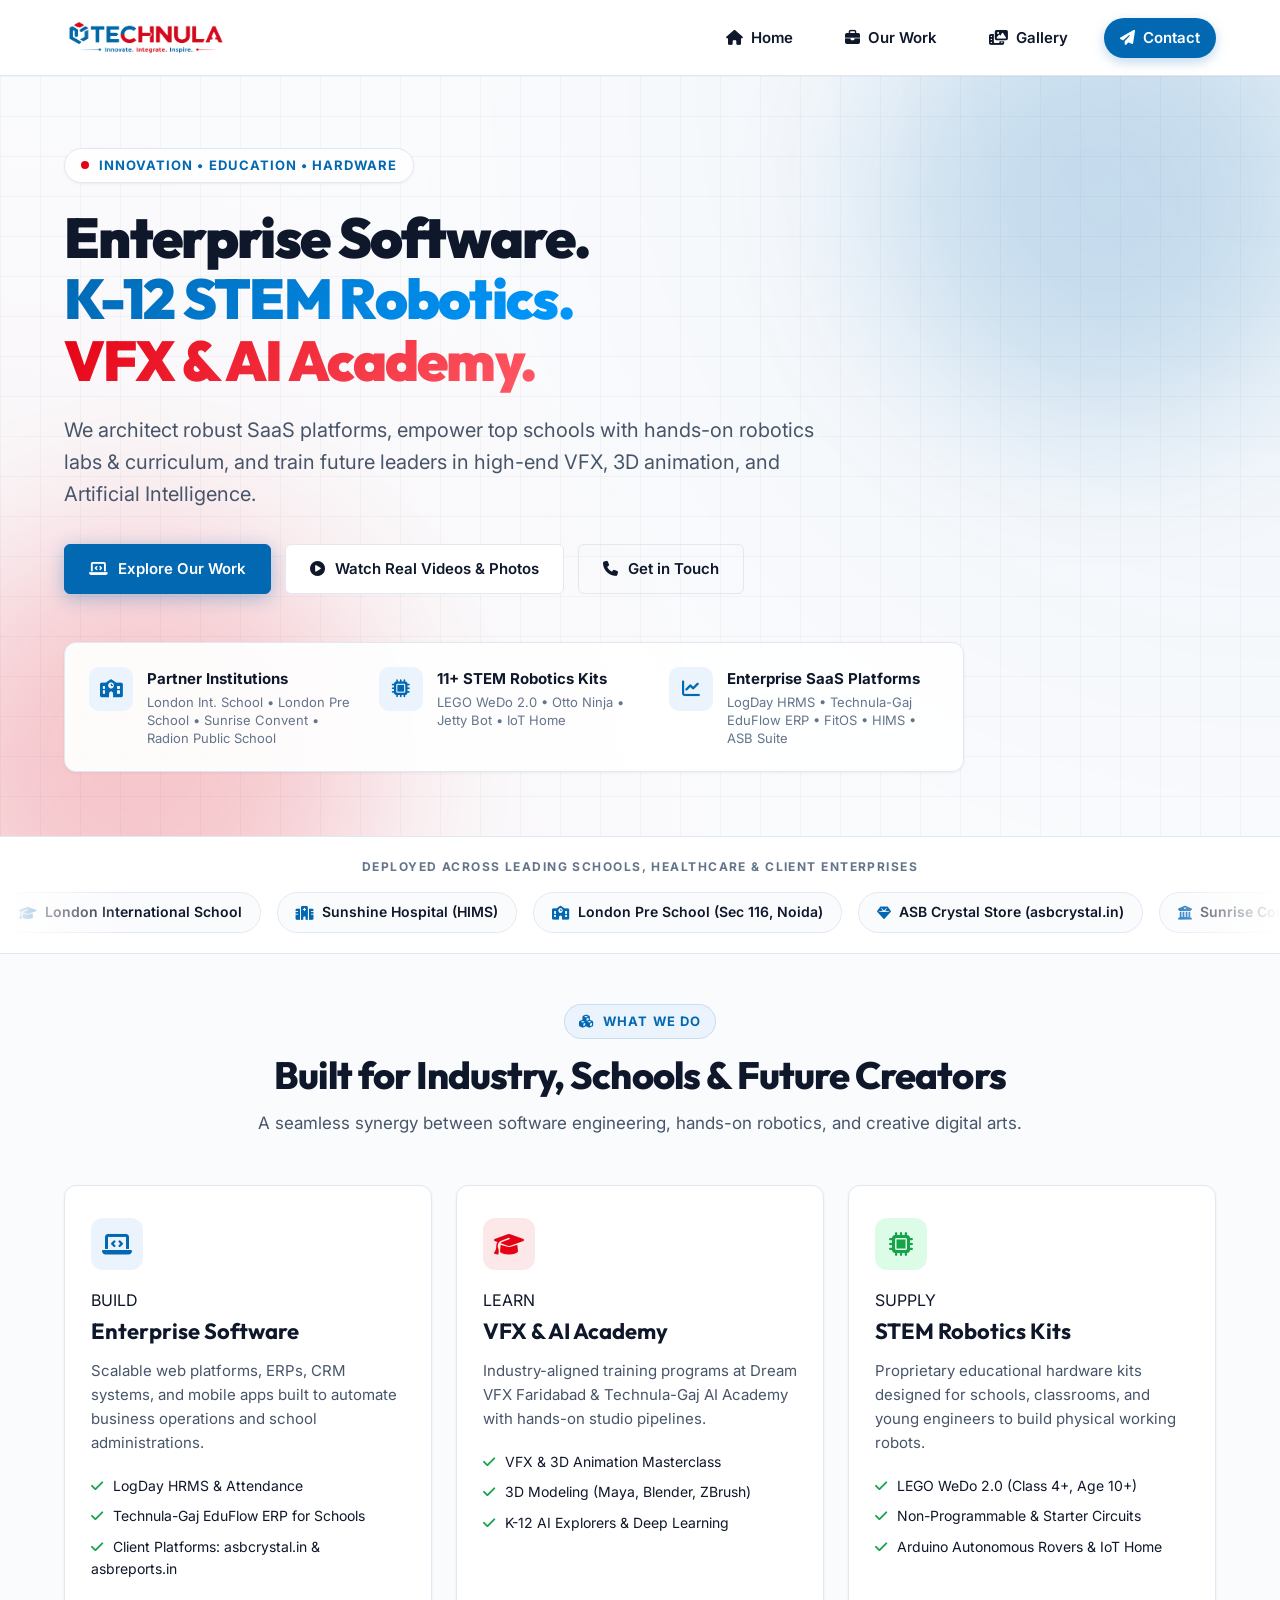
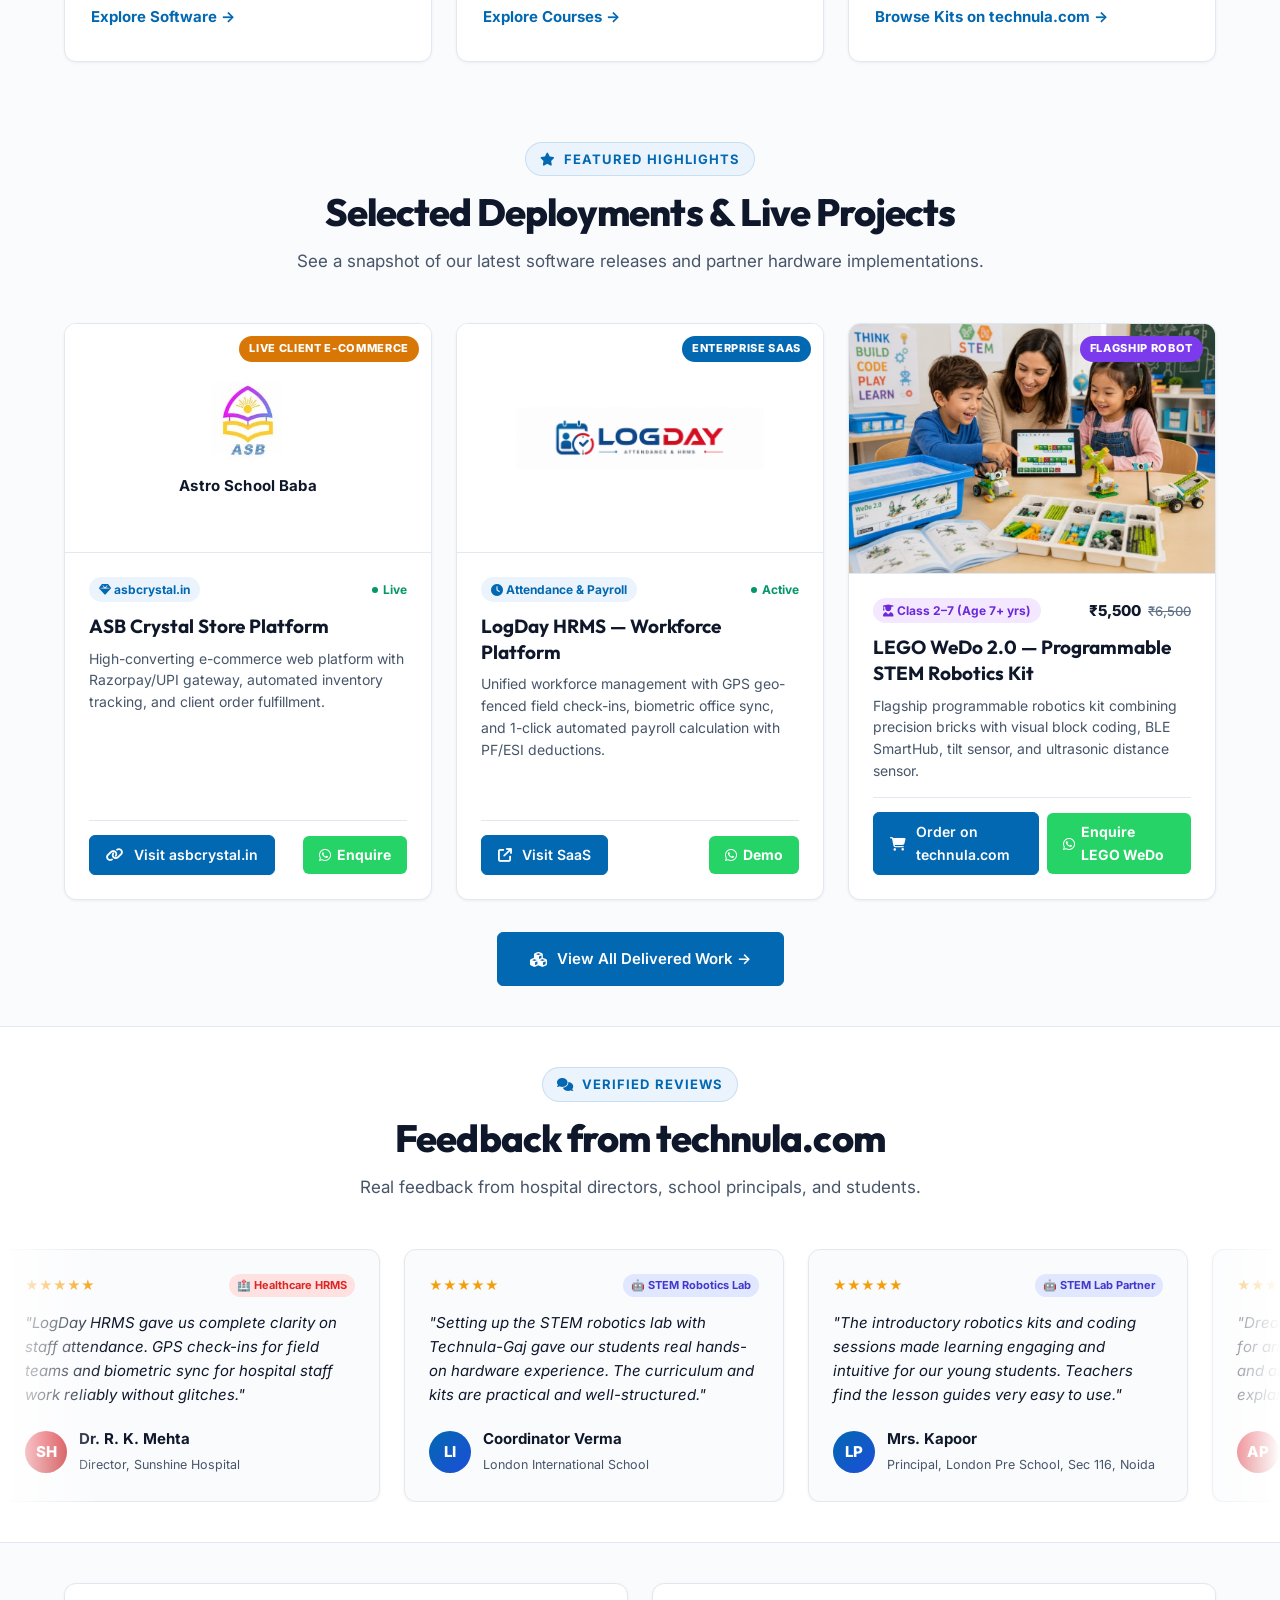
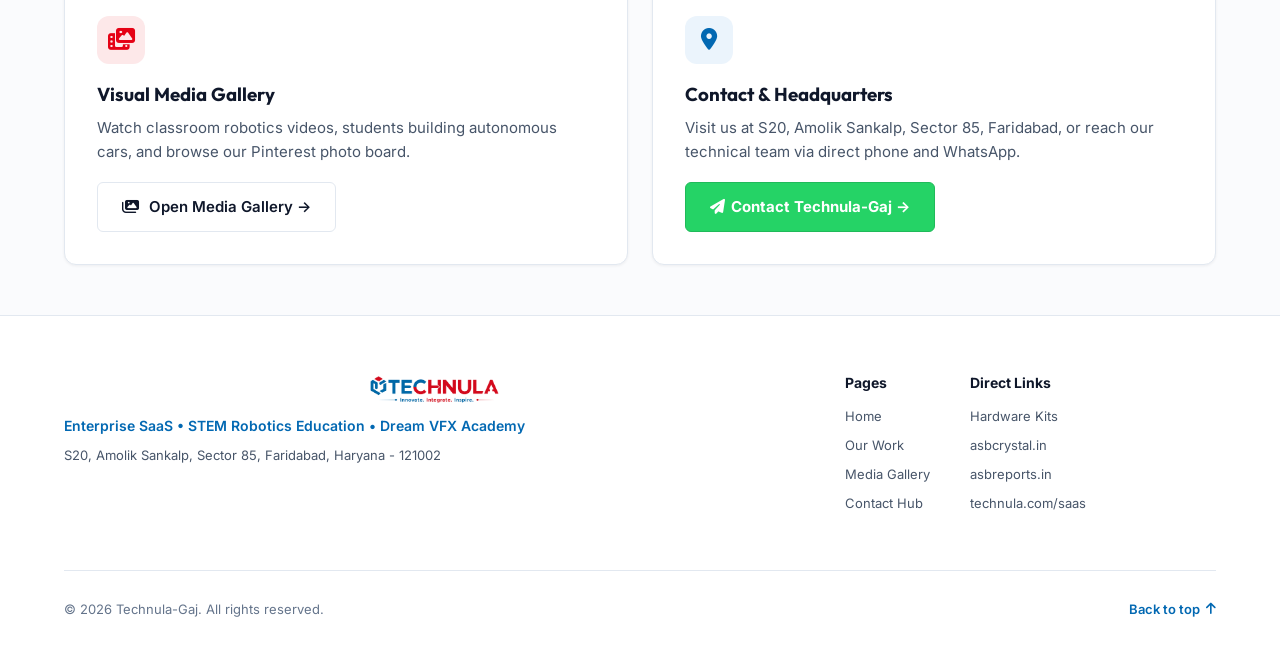
==== commit 8d09a55d: "Update STEM kits with authentic raw images, exact technula.com naming, Bear Board college kit at top" ====
--- a/index.html
+++ b/index.html
@@ -290,16 +290,16 @@
 
           <!-- Featured 3: LEGO WeDo 2.0 Kit -->
           <article class="showcase-card kit-card">
-            <div class="card-image-box">
-              <img src="assets/work-plug-play-kit.jpg" alt="LEGO WeDo 2.0" loading="lazy">
+            <div class="card-image-box kit-image-box bg-light-clean">
+              <img src="assets/kit-lego-wedo.jpg" alt="LEGO WeDo 2.0 — Programmable STEM Robotics Kit" class="fit-cover-wedo" loading="lazy">
               <span class="card-floating-badge badge-kit">Flagship Robot</span>
             </div>
             <div class="card-content">
               <div class="card-meta-line">
-                <span class="tag-pill tag-age"><i class="fa-solid fa-user-graduate"></i> Class 4+ (Age 10+ yrs)</span>
+                <span class="tag-pill tag-age"><i class="fa-solid fa-user-graduate"></i> Class 2–7 (Age 7+ yrs)</span>
                 <span class="price-pill">₹5,500 <del>₹6,500</del></span>
               </div>
-              <h3 class="item-title">LEGO WeDo 2.0 STEM Kit</h3>
+              <h3 class="item-title">LEGO WeDo 2.0 — Programmable STEM Robotics Kit</h3>
               <p class="item-description">
                 Flagship programmable robotics kit combining precision bricks with visual block coding, BLE SmartHub, tilt sensor, and ultrasonic distance sensor.
               </p>
@@ -307,8 +307,8 @@
                 <a href="https://technula.com/academy/kits" target="_blank" rel="noopener noreferrer" class="btn btn-sm btn-primary">
                   <i class="fa-solid fa-cart-shopping"></i> Order on technula.com
                 </a>
-                <a href="https://wa.me/919990911093?text=Hello%20Technula-Gaj!%20I%20want%20to%20enquire%20about%20%2F%20order%20the%20LEGO%20WeDo%202.0%20Programmable%20STEM%20Kit%20(Class%204%2B%2C%20Age%2010%2B%20yrs).%20Please%20share%20pricing%2C%20availability%2C%20and%20school%20lab%20curriculum%20details." target="_blank" rel="noopener noreferrer" class="btn btn-sm whatsapp-cta-btn">
-                  <i class="fa-brands fa-whatsapp"></i> Enquire
+                <a href="https://wa.me/919990911093?text=Hello%20Technula-Gaj!%20I%20want%20to%20enquire%20about%20the%20LEGO%20WeDo%202.0%20Programmable%20STEM%20Robotics%20Kit%20(Class%202-7).%20Please%20share%20pricing%20and%20curriculum." target="_blank" rel="noopener noreferrer" class="btn btn-sm whatsapp-cta-btn">
+                  <i class="fa-brands fa-whatsapp"></i> Enquire LEGO WeDo
                 </a>
               </div>
             </div>
--- a/styles.css
+++ b/styles.css
@@ -805,6 +805,137 @@
   background: #FFFFFF;
 }
 
+/* ==========================================================================
+   Proprietary Hardware Kit Image Boxes (Zero Over / Under-fitting)
+   ========================================================================== */
+.card-image-box.kit-image-box {
+  position: relative;
+  width: 100%;
+  height: 250px;
+  aspect-ratio: auto !important;
+  overflow: hidden;
+  border-bottom: 1px solid var(--color-border);
+  display: flex;
+  align-items: center;
+  justify-content: center;
+}
+
+.card-image-box.kit-image-box img {
+  width: 100%;
+  height: 100%;
+  display: block;
+  transition: transform var(--transition-normal);
+}
+
+.card-image-box.kit-image-box.bg-black {
+  background: #000000 !important;
+}
+
+.card-image-box.kit-image-box.bg-dark-blue {
+  background: #090D16 !important;
+}
+
+.card-image-box.kit-image-box.bg-dark-arm {
+  background: #060D17 !important;
+}
+
+.card-image-box.kit-image-box.bg-wood-dark {
+  background: #181410 !important;
+}
+
+.card-image-box.kit-image-box.bg-light-clean {
+  background: #F8FAFC !important;
+}
+
+.card-image-box.kit-image-box.bg-white-clean {
+  background: #FFFFFF !important;
+}
+
+.card-image-box.kit-image-box.bg-gaj-navy {
+  background: #0C2038 !important;
+}
+
+/* Fit options to prevent any clipping of headers, sensors or wheels */
+.card-image-box.kit-image-box img.fit-contain {
+  object-fit: contain !important;
+  max-width: 100%;
+  max-height: 100%;
+}
+
+.card-image-box.kit-image-box img.fit-contain-padded {
+  object-fit: contain !important;
+  padding: 10px;
+  max-width: 100%;
+  max-height: 100%;
+}
+
+.card-image-box.kit-image-box img.fit-contain-gaj {
+  object-fit: contain !important;
+  padding: 4px;
+  max-width: 100%;
+  max-height: 100%;
+}
+
+.card-image-box.kit-image-box img.fit-cover {
+  object-fit: cover !important;
+}
+
+.card-image-box.kit-image-box img.fit-cover-wedo {
+  object-fit: cover !important;
+  object-position: center 25% !important;
+}
+
+/* Dual-Image Switcher for Bear Board College Kit */
+.kit-image-toggle-bar {
+  position: absolute;
+  bottom: 10px;
+  left: 50%;
+  transform: translateX(-50%);
+  display: flex;
+  gap: 6px;
+  background: rgba(15, 23, 42, 0.85);
+  backdrop-filter: blur(8px);
+  -webkit-backdrop-filter: blur(8px);
+  padding: 4px 6px;
+  border-radius: 20px;
+  z-index: 5;
+  border: 1px solid rgba(255, 255, 255, 0.2);
+  box-shadow: 0 4px 12px rgba(0, 0, 0, 0.35);
+}
+
+.kit-toggle-btn {
+  background: transparent;
+  border: none;
+  color: #CBD5E1;
+  font-size: 0.72rem;
+  font-weight: 600;
+  padding: 3px 10px;
+  border-radius: 12px;
+  cursor: pointer;
+  display: inline-flex;
+  align-items: center;
+  gap: 5px;
+  transition: all var(--transition-fast);
+  white-space: nowrap;
+}
+
+.kit-toggle-btn:hover {
+  color: #FFFFFF;
+  background: rgba(255, 255, 255, 0.1);
+}
+
+.kit-toggle-btn.active {
+  background: var(--color-blue);
+  color: #FFFFFF;
+  box-shadow: 0 2px 8px rgba(2, 104, 178, 0.5);
+}
+
+@media (max-width: 768px) {
+  .card-image-box.kit-image-box {
+    height: 220px;
+  }
+}
+
 .custom-client-logo-box {
   display: flex;
   flex-direction: column;
